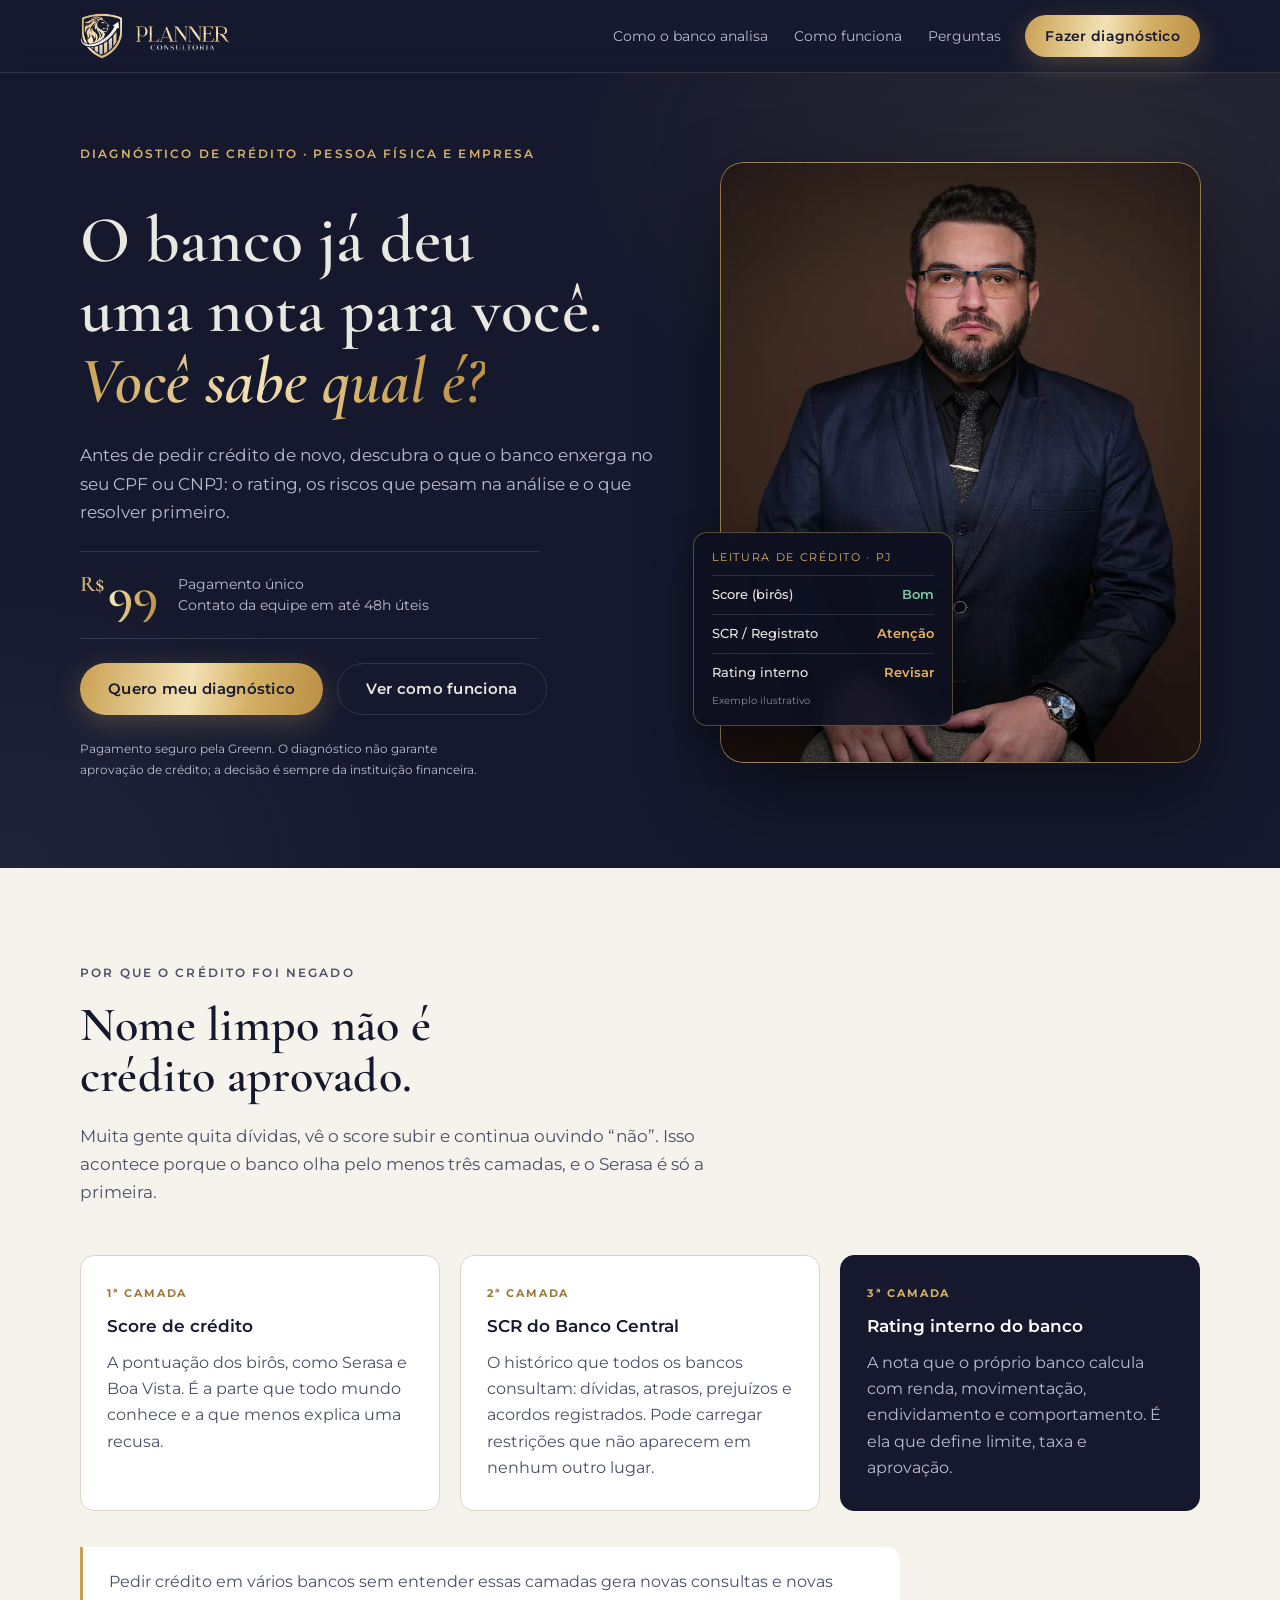
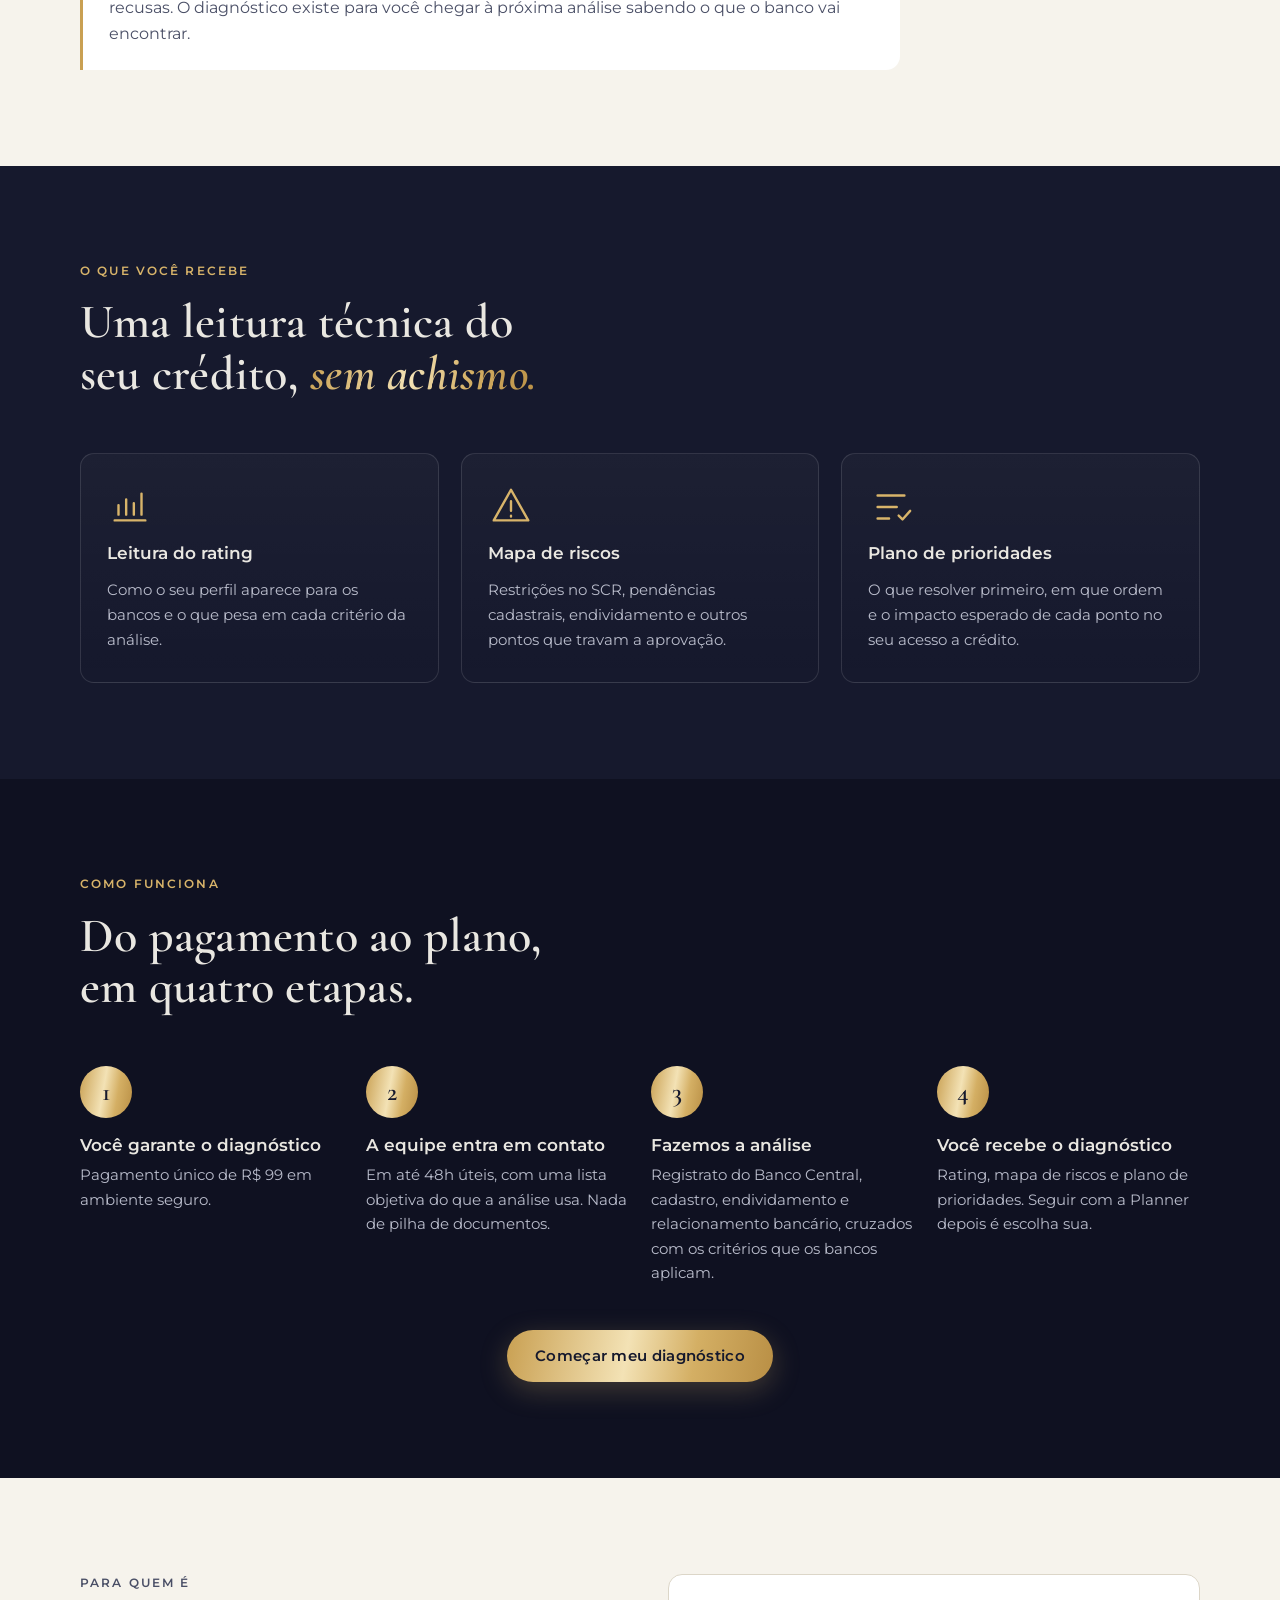
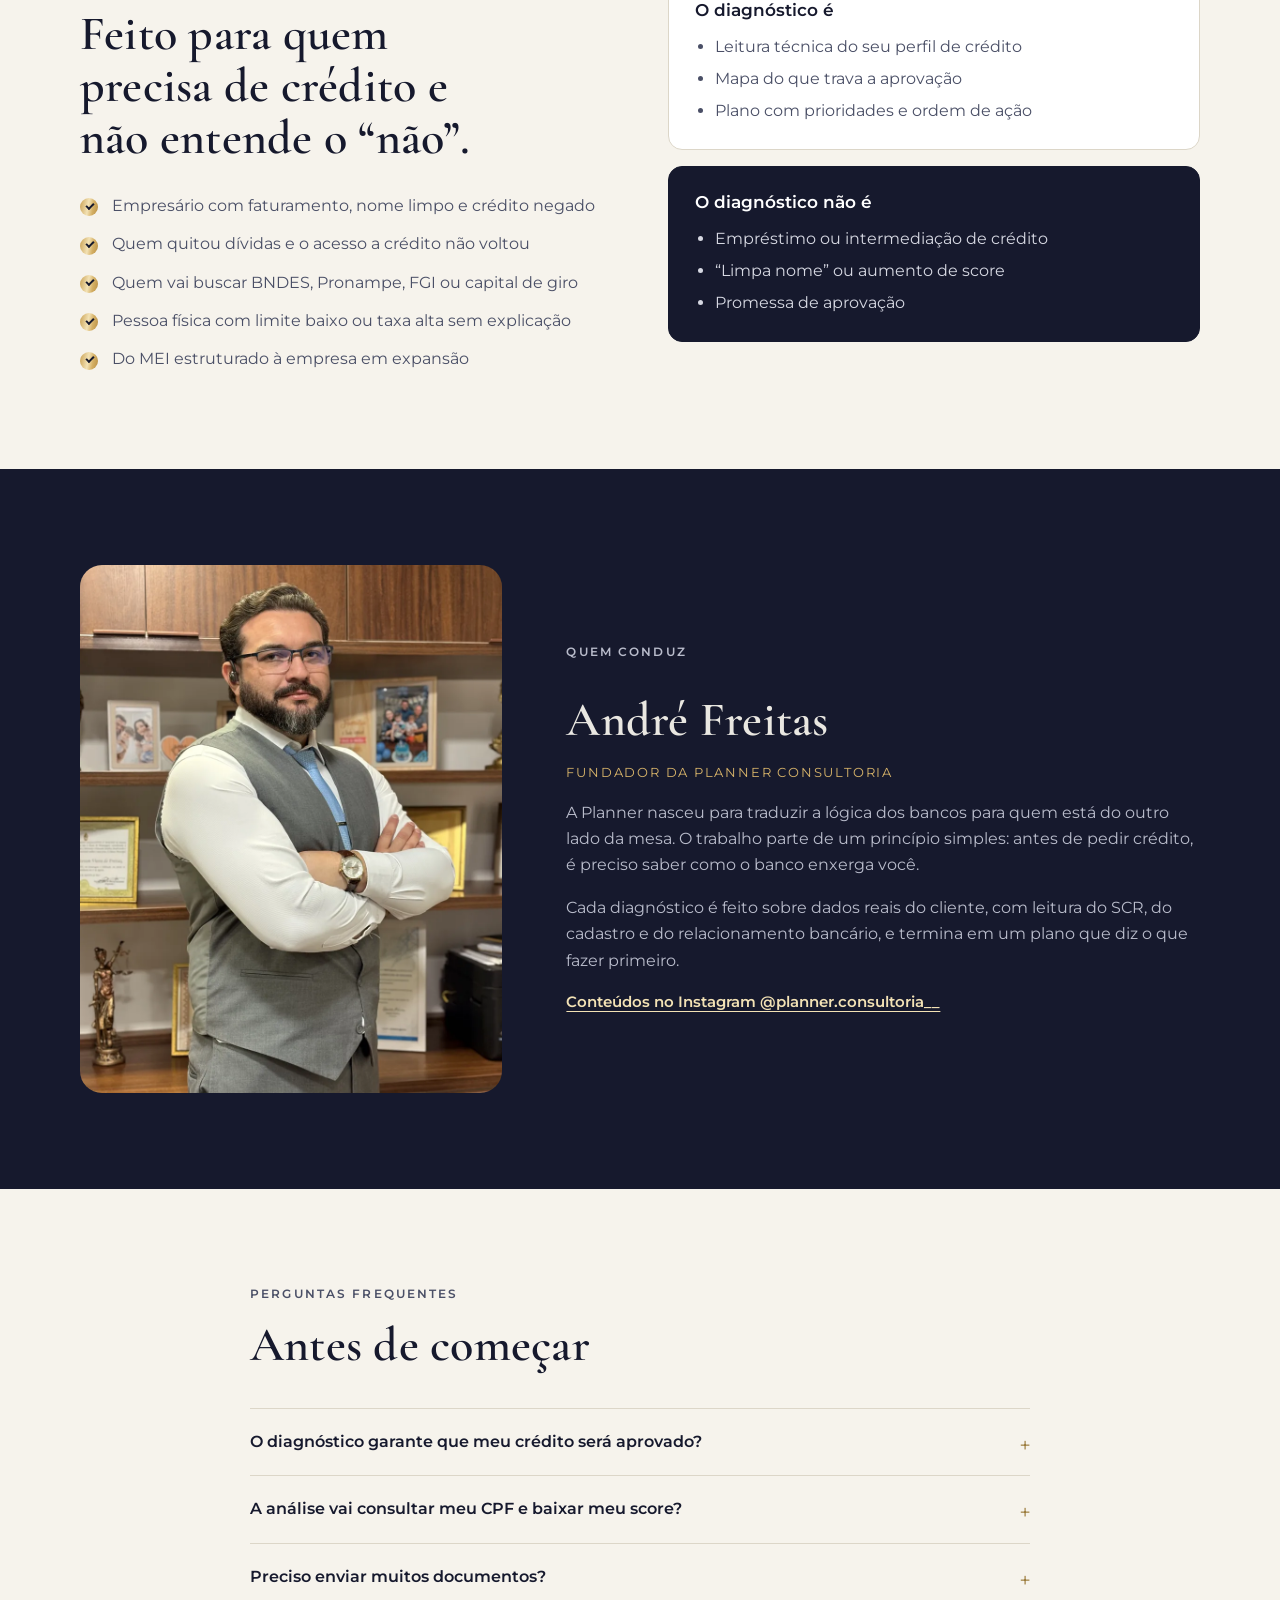
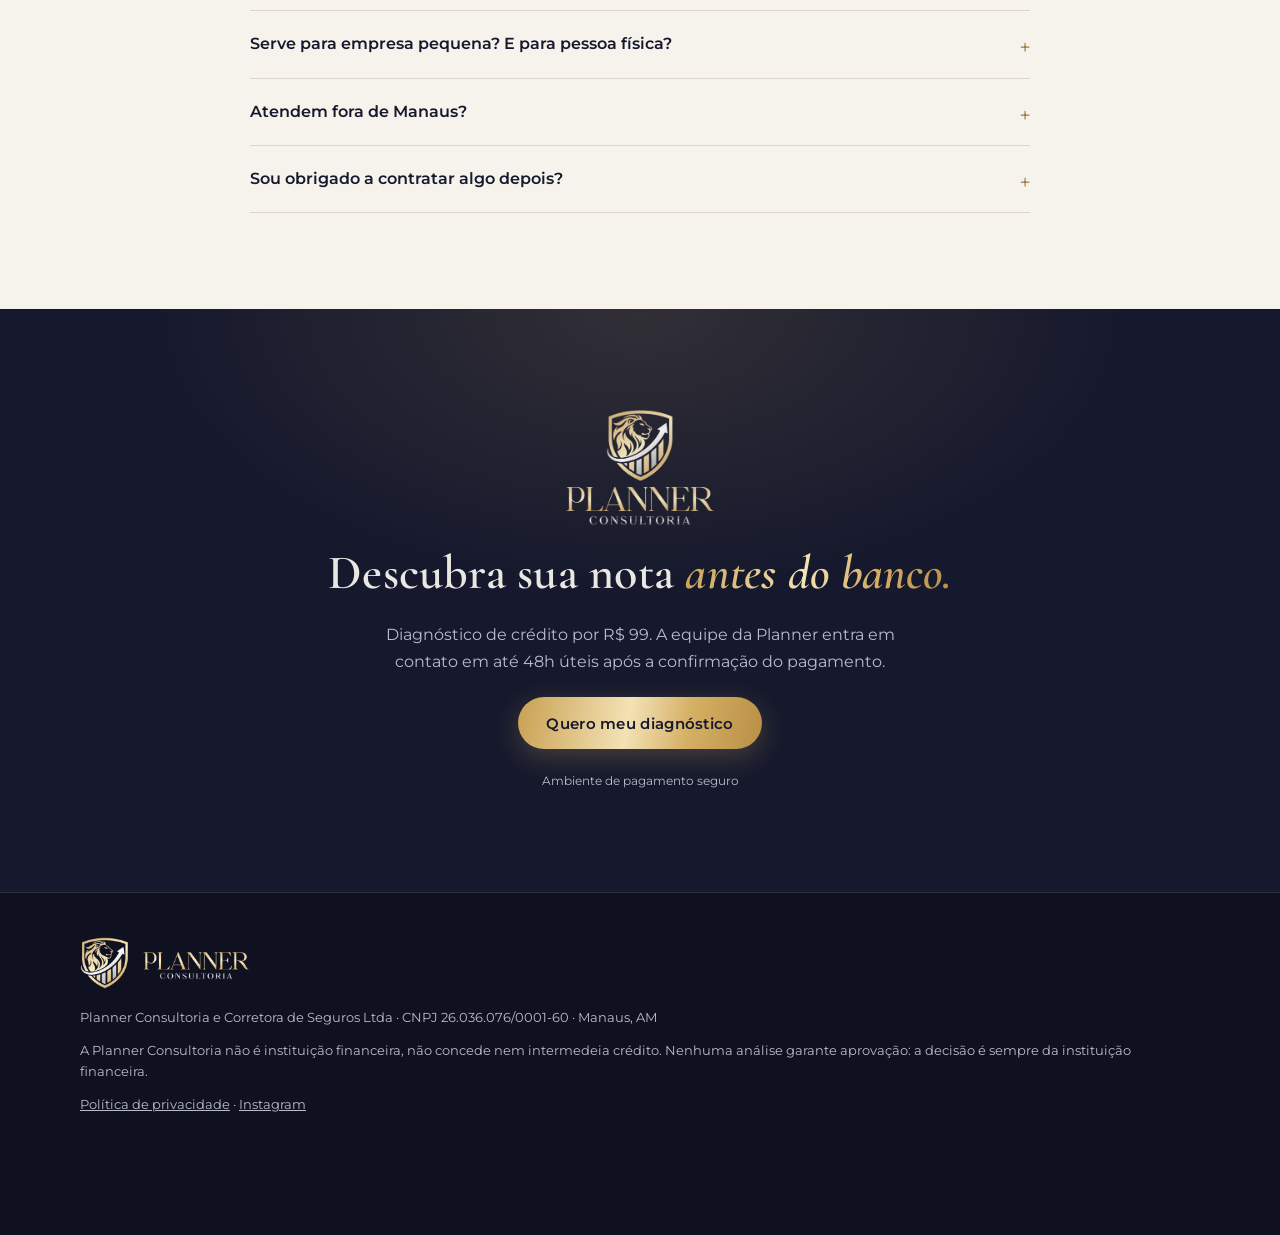
==== index.html @ 1955d6dd "Landing page do Diagnóstico de Crédito da Planner Co-Authored-By: Claude Opus 5.5 <noreply@anthropic" ====
<!doctype html>
<html lang="pt-BR">
<head>
<meta charset="utf-8">
<meta name="viewport" content="width=device-width, initial-scale=1, viewport-fit=cover">
<title>Planner Consultoria | Diagnóstico de crédito e rating bancário</title>
<meta name="description" content="Descubra como o banco enxerga você ou a sua empresa antes de pedir crédito. Diagnóstico com leitura do rating, mapa de riscos e plano de prioridades. R$ 99.">
<meta name="theme-color" content="#16192D">
<meta property="og:title" content="O banco já deu uma nota para você. Você sabe qual é?">
<meta property="og:description" content="Diagnóstico de crédito com leitura do rating, mapa de riscos e plano de prioridades. Pessoa física e empresa.">
<meta property="og:image" content="assets/img/andre-retrato.webp">
<meta property="og:type" content="website">
<meta property="og:locale" content="pt_BR">
<link rel="icon" href="assets/img/icone.png">
<link rel="preconnect" href="https://fonts.googleapis.com">
<link rel="preconnect" href="https://fonts.gstatic.com" crossorigin>
<link rel="stylesheet" href="https://fonts.googleapis.com/css2?family=Cormorant+Garamond:ital,wght@0,500;0,600;1,500;1,600&family=Montserrat:wght@400;500;600;700&display=swap">
<link rel="stylesheet" href="assets/css/style.css">

<!-- Meta Pixel: substitua SEU_PIXEL_ID pelo ID do pixel do portfólio Planner Consultoria e remova os comentários.
<script>
!function(f,b,e,v,n,t,s){if(f.fbq)return;n=f.fbq=function(){n.callMethod?n.callMethod.apply(n,arguments):n.queue.push(arguments)};if(!f._fbq)f._fbq=n;n.push=n;n.loaded=!0;n.version='2.0';n.queue=[];t=b.createElement(e);t.async=!0;t.src=v;s=b.getElementsByTagName(e)[0];s.parentNode.insertBefore(t,s)}(window,document,'script','https://connect.facebook.net/en_US/fbevents.js');
fbq('init','SEU_PIXEL_ID');fbq('track','PageView');
</script>
-->

<script type="application/ld+json">
{
  "@context": "https://schema.org",
  "@type": "ProfessionalService",
  "name": "Planner Consultoria",
  "legalName": "Planner Consultoria e Corretora de Seguros Ltda",
  "taxID": "26.036.076/0001-60",
  "description": "Diagnóstico de crédito, rating bancário e estruturação financeira para pessoas físicas e empresas.",
  "areaServed": "BR",
  "address": {"@type": "PostalAddress", "addressLocality": "Manaus", "addressRegion": "AM", "addressCountry": "BR"},
  "sameAs": ["https://www.instagram.com/planner.consultoria__/"],
  "offers": {"@type": "Offer", "name": "Diagnóstico de Crédito", "price": "99.00", "priceCurrency": "BRL"}
}
</script>
</head>
<body>

<header class="topbar">
  <div class="wrap topbar__inner">
    <a href="#inicio" class="topbar__logo" aria-label="Planner Consultoria, início">
      <img src="assets/img/logo-horizontal.png" alt="Planner Consultoria" width="520" height="160">
    </a>
    <nav class="topbar__nav" aria-label="Seções">
      <a href="#camadas">Como o banco analisa</a>
      <a href="#como-funciona">Como funciona</a>
      <a href="#perguntas">Perguntas</a>
    </nav>
    <a class="btn btn--gold btn--sm js-checkout" href="https://payfast.greenn.com.br/155834" data-cta="topo">Fazer diagnóstico</a>
  </div>
</header>

<main id="inicio">

  <!-- HERO -->
  <section class="hero">
    <div class="wrap hero__grid">
      <div class="hero__copy">
        <p class="eyebrow">Diagnóstico de crédito · Pessoa física e empresa</p>
        <h1>O banco já deu uma nota para você. <em>Você sabe qual é?</em></h1>
        <p class="hero__lead">Antes de pedir crédito de novo, descubra o que o banco enxerga no seu CPF ou CNPJ: o rating, os riscos que pesam na análise e o que resolver primeiro.</p>
        <div class="price">
          <div class="price__value"><span>R$</span>99</div>
          <div class="price__desc">Pagamento único<br>Contato da equipe em até 48h úteis</div>
        </div>
        <div class="hero__actions">
          <a class="btn btn--gold js-checkout" href="https://payfast.greenn.com.br/155834" data-cta="hero">Quero meu diagnóstico</a>
          <a class="btn btn--ghost" href="#como-funciona">Ver como funciona</a>
        </div>
        <p class="fine">Pagamento seguro pela Greenn. O diagnóstico não garante aprovação de crédito; a decisão é sempre da instituição financeira.</p>
      </div>
      <figure class="hero__photo">
        <img src="assets/img/andre-retrato.webp" alt="André Freitas, fundador da Planner Consultoria" width="900" height="1350" fetchpriority="high">
        <figcaption class="report-card" aria-hidden="true">
          <span class="report-card__label">Leitura de crédito · PJ</span>
          <span class="report-card__row"><b>Score (birôs)</b><i class="ok">Bom</i></span>
          <span class="report-card__row"><b>SCR / Registrato</b><i class="warn">Atenção</i></span>
          <span class="report-card__row"><b>Rating interno</b><i class="warn">Revisar</i></span>
          <span class="report-card__foot">Exemplo ilustrativo</span>
        </figcaption>
      </figure>
    </div>
  </section>

  <!-- PROBLEMA / CAMADAS -->
  <section id="camadas" class="section section--light">
    <div class="wrap">
      <p class="eyebrow eyebrow--dark">Por que o crédito foi negado</p>
      <h2>Nome limpo não é crédito aprovado.</h2>
      <p class="section__lead">Muita gente quita dívidas, vê o score subir e continua ouvindo “não”. Isso acontece porque o banco olha pelo menos três camadas, e o Serasa é só a primeira.</p>
      <ol class="layers">
        <li class="layer">
          <span class="layer__n">1ª camada</span>
          <h3>Score de crédito</h3>
          <p>A pontuação dos birôs, como Serasa e Boa Vista. É a parte que todo mundo conhece e a que menos explica uma recusa.</p>
        </li>
        <li class="layer">
          <span class="layer__n">2ª camada</span>
          <h3>SCR do Banco Central</h3>
          <p>O histórico que todos os bancos consultam: dívidas, atrasos, prejuízos e acordos registrados. Pode carregar restrições que não aparecem em nenhum outro lugar.</p>
        </li>
        <li class="layer">
          <span class="layer__n">3ª camada</span>
          <h3>Rating interno do banco</h3>
          <p>A nota que o próprio banco calcula com renda, movimentação, endividamento e comportamento. É ela que define limite, taxa e aprovação.</p>
        </li>
      </ol>
      <p class="callout">Pedir crédito em vários bancos sem entender essas camadas gera novas consultas e novas recusas. O diagnóstico existe para você chegar à próxima análise sabendo o que o banco vai encontrar.</p>
    </div>
  </section>

  <!-- ENTREGÁVEIS -->
  <section class="section">
    <div class="wrap">
      <p class="eyebrow">O que você recebe</p>
      <h2>Uma leitura técnica do seu crédito, <em>sem achismo.</em></h2>
      <div class="deliverables">
        <article class="deliv">
          <span class="deliv__icon" aria-hidden="true">
            <svg viewBox="0 0 48 48"><path d="M8 38h32M12 32V22m8 10V16m8 16V20m8 12V10" stroke="currentColor" stroke-width="2.5" fill="none" stroke-linecap="round"/></svg>
          </span>
          <h3>Leitura do rating</h3>
          <p>Como o seu perfil aparece para os bancos e o que pesa em cada critério da análise.</p>
        </article>
        <article class="deliv">
          <span class="deliv__icon" aria-hidden="true">
            <svg viewBox="0 0 48 48"><path d="M24 6 42 38H6L24 6Z" stroke="currentColor" stroke-width="2.5" fill="none" stroke-linejoin="round"/><path d="M24 18v10m0 5v1" stroke="currentColor" stroke-width="2.5" stroke-linecap="round"/></svg>
          </span>
          <h3>Mapa de riscos</h3>
          <p>Restrições no SCR, pendências cadastrais, endividamento e outros pontos que travam a aprovação.</p>
        </article>
        <article class="deliv">
          <span class="deliv__icon" aria-hidden="true">
            <svg viewBox="0 0 48 48"><path d="M10 12h28M10 24h20M10 36h12" stroke="currentColor" stroke-width="2.5" stroke-linecap="round"/><path d="m32 33 4 4 8-9" stroke="currentColor" stroke-width="2.5" fill="none" stroke-linecap="round" stroke-linejoin="round"/></svg>
          </span>
          <h3>Plano de prioridades</h3>
          <p>O que resolver primeiro, em que ordem e o impacto esperado de cada ponto no seu acesso a crédito.</p>
        </article>
      </div>
    </div>
  </section>

  <!-- COMO FUNCIONA -->
  <section id="como-funciona" class="section section--deep">
    <div class="wrap">
      <p class="eyebrow">Como funciona</p>
      <h2>Do pagamento ao plano, em quatro etapas.</h2>
      <ol class="steps">
        <li class="step">
          <span class="step__n">1</span>
          <div><h3>Você garante o diagnóstico</h3><p>Pagamento único de R$ 99 em ambiente seguro.</p></div>
        </li>
        <li class="step">
          <span class="step__n">2</span>
          <div><h3>A equipe entra em contato</h3><p>Em até 48h úteis, com uma lista objetiva do que a análise usa. Nada de pilha de documentos.</p></div>
        </li>
        <li class="step">
          <span class="step__n">3</span>
          <div><h3>Fazemos a análise</h3><p>Registrato do Banco Central, cadastro, endividamento e relacionamento bancário, cruzados com os critérios que os bancos aplicam.</p></div>
        </li>
        <li class="step">
          <span class="step__n">4</span>
          <div><h3>Você recebe o diagnóstico</h3><p>Rating, mapa de riscos e plano de prioridades. Seguir com a Planner depois é escolha sua.</p></div>
        </li>
      </ol>
      <div class="center">
        <a class="btn btn--gold js-checkout" href="https://payfast.greenn.com.br/155834" data-cta="etapas">Começar meu diagnóstico</a>
      </div>
    </div>
  </section>

  <!-- PARA QUEM -->
  <section class="section section--light">
    <div class="wrap two-col">
      <div>
        <p class="eyebrow eyebrow--dark">Para quem é</p>
        <h2>Feito para quem precisa de crédito e não entende o “não”.</h2>
        <ul class="checks">
          <li>Empresário com faturamento, nome limpo e crédito negado</li>
          <li>Quem quitou dívidas e o acesso a crédito não voltou</li>
          <li>Quem vai buscar BNDES, Pronampe, FGI ou capital de giro</li>
          <li>Pessoa física com limite baixo ou taxa alta sem explicação</li>
          <li>Do MEI estruturado à empresa em expansão</li>
        </ul>
      </div>
      <div class="isnot">
        <div class="isnot__col">
          <h3>O diagnóstico é</h3>
          <ul>
            <li>Leitura técnica do seu perfil de crédito</li>
            <li>Mapa do que trava a aprovação</li>
            <li>Plano com prioridades e ordem de ação</li>
          </ul>
        </div>
        <div class="isnot__col isnot__col--no">
          <h3>O diagnóstico não é</h3>
          <ul>
            <li>Empréstimo ou intermediação de crédito</li>
            <li>“Limpa nome” ou aumento de score</li>
            <li>Promessa de aprovação</li>
          </ul>
        </div>
      </div>
    </div>
  </section>

  <!-- QUEM CONDUZ -->
  <section class="section">
    <div class="wrap about">
      <figure class="about__photo">
        <img src="assets/img/andre-escritorio.webp" alt="André Freitas no escritório" width="900" height="1200" loading="lazy">
      </figure>
      <div class="about__copy">
        <p class="eyebrow">Quem conduz</p>
        <h2>André Freitas</h2>
        <p class="about__role">Fundador da Planner Consultoria</p>
        <p>A Planner nasceu para traduzir a lógica dos bancos para quem está do outro lado da mesa. O trabalho parte de um princípio simples: antes de pedir crédito, é preciso saber como o banco enxerga você.</p>
        <p>Cada diagnóstico é feito sobre dados reais do cliente, com leitura do SCR, do cadastro e do relacionamento bancário, e termina em um plano que diz o que fazer primeiro.</p>
        <a class="link-arrow" href="https://www.instagram.com/planner.consultoria__/" target="_blank" rel="noopener">Conteúdos no Instagram @planner.consultoria__</a>
      </div>
    </div>
  </section>

  <!-- FAQ -->
  <section id="perguntas" class="section section--light">
    <div class="wrap narrow">
      <p class="eyebrow eyebrow--dark">Perguntas frequentes</p>
      <h2>Antes de começar</h2>
      <div class="faq">
        <details>
          <summary>O diagnóstico garante que meu crédito será aprovado?</summary>
          <p>Não. A decisão de crédito é sempre da instituição financeira. O diagnóstico mostra o que o banco enxerga e o que você pode organizar para chegar mais preparado à próxima análise.</p>
        </details>
        <details>
          <summary>A análise vai consultar meu CPF e baixar meu score?</summary>
          <p>Não. A base da análise é o Registrato, relatório que você mesmo emite gratuitamente no site do Banco Central. Esse acesso não é uma consulta de crédito e não afeta o score.</p>
        </details>
        <details>
          <summary>Preciso enviar muitos documentos?</summary>
          <p>Não. Enviamos uma lista objetiva, só com o que a análise usa.</p>
        </details>
        <details>
          <summary>Serve para empresa pequena? E para pessoa física?</summary>
          <p>Sim para os dois. O diagnóstico é ajustado ao porte, do CPF ao MEI estruturado e à empresa em expansão.</p>
        </details>
        <details>
          <summary>Atendem fora de Manaus?</summary>
          <p>Sim. O atendimento é online e nacional.</p>
        </details>
        <details>
          <summary>Sou obrigado a contratar algo depois?</summary>
          <p>Não. O diagnóstico é seu. Seguir com a Planner para executar o plano é uma escolha sua.</p>
        </details>
      </div>
    </div>
  </section>

  <!-- CTA FINAL -->
  <section class="final">
    <div class="wrap final__inner">
      <img class="final__logo" src="assets/img/logo-principal.png" alt="" width="360" height="281" loading="lazy">
      <h2>Descubra sua nota <em>antes do banco.</em></h2>
      <p>Diagnóstico de crédito por R$ 99. A equipe da Planner entra em contato em até 48h úteis após a confirmação do pagamento.</p>
      <a class="btn btn--gold js-checkout" href="https://payfast.greenn.com.br/155834" data-cta="final">Quero meu diagnóstico</a>
      <p class="fine">Ambiente de pagamento seguro</p>
    </div>
  </section>

</main>

<footer class="footer">
  <div class="wrap footer__inner">
    <img src="assets/img/logo-horizontal.png" alt="Planner Consultoria" width="260" height="80" loading="lazy">
    <p>Planner Consultoria e Corretora de Seguros Ltda · CNPJ 26.036.076/0001-60 · Manaus, AM</p>
    <p>A Planner Consultoria não é instituição financeira, não concede nem intermedeia crédito. Nenhuma análise garante aprovação: a decisão é sempre da instituição financeira.</p>
    <p><a href="politica-de-privacidade.html">Política de privacidade</a> · <a href="https://www.instagram.com/planner.consultoria__/" target="_blank" rel="noopener">Instagram</a></p>
  </div>
</footer>

<div class="mobile-cta">
  <a class="btn btn--gold js-checkout" href="https://payfast.greenn.com.br/155834" data-cta="barra-mobile">Fazer diagnóstico · R$ 99</a>
</div>

<script src="assets/js/main.js" defer></script>
</body>
</html>
---- assets/css/style.css ----
/* Planner Consultoria — landing do diagnóstico
   Base azul-marinho da marca (#16192D), dourado e prata em gradiente como na identidade visual.
   Seções alternam marinho e marfim para leitura confortável. */
:root{
  --navy:#16192D;
  --navy-2:#1d2140;
  --navy-3:#0f1121;
  --ivory:#f6f3ec;
  --ink:#16192D;
  --ink-soft:#4a4f66;
  --line-dark:rgba(255,255,255,.12);
  --line-light:#dcd6c8;
  --text:#e9e7e1;
  --text-soft:#b9bccb;
  --gold:#d8b46a;
  --gold-grad:linear-gradient(100deg,#c9a052 0%,#f3e2b5 45%,#d4af64 70%,#b98f45 100%);
  --silver-grad:linear-gradient(100deg,#9c9ca1 0%,#f1f1f3 45%,#b4b4ba 100%);
  --ok:#7fc8a3;
  --warn:#e9b45e;
  --display:"Cormorant Garamond", "Times New Roman", Georgia, serif;
  --body:"Montserrat", "Segoe UI", system-ui, sans-serif;
  --radius:14px;
}
*{box-sizing:border-box}
html{scroll-behavior:smooth}
@media (prefers-reduced-motion:reduce){html{scroll-behavior:auto}}
body{margin:0;background:var(--navy);color:var(--text);font-family:var(--body);font-size:16px;line-height:1.65;-webkit-font-smoothing:antialiased}
img{max-width:100%;height:auto;display:block}
a{color:inherit}
h1,h2,h3{margin:0;text-wrap:balance}
h1,h2{font-family:var(--display);font-weight:600;letter-spacing:.005em;line-height:1.08}
h1{font-size:clamp(2.4rem,5.6vw,4.1rem)}
h2{font-size:clamp(2rem,4.2vw,3rem)}
h3{font-size:1.06rem;font-weight:600;line-height:1.35}
h1 em,h2 em{font-style:italic;background:var(--gold-grad);-webkit-background-clip:text;background-clip:text;color:transparent}
p{margin:0}

.wrap{width:100%;max-width:1160px;margin:0 auto;padding-left:max(20px,env(safe-area-inset-left,0px));padding-right:max(20px,env(safe-area-inset-right,0px))}
.narrow{max-width:820px}
.center{display:flex;justify-content:center;margin-top:44px}

.eyebrow{font-size:.74rem;font-weight:600;letter-spacing:.18em;text-transform:uppercase;color:var(--gold);margin-bottom:16px}
.eyebrow--dark{color:#9a7a3a}
.fine{font-size:.78rem;color:var(--text-soft);max-width:52ch}

/* Botões */
.btn{display:inline-flex;align-items:center;justify-content:center;gap:10px;min-height:52px;padding:0 28px;border-radius:999px;font-weight:600;font-size:.95rem;letter-spacing:.02em;text-decoration:none;transition:transform .15s ease, box-shadow .2s ease, background-color .2s}
.btn:focus-visible{outline:3px solid #f3e2b5;outline-offset:3px}
.btn--gold{background:var(--gold-grad);color:var(--navy);box-shadow:0 8px 28px rgba(216,180,106,.25)}
.btn--gold:hover{transform:translateY(-1px);box-shadow:0 12px 32px rgba(216,180,106,.35)}
.btn--ghost{border:1px solid var(--line-dark);color:var(--text)}
.btn--ghost:hover{border-color:var(--gold);color:#f3e2b5}
.btn--sm{min-height:42px;padding:0 20px;font-size:.85rem}

/* Topo */
.topbar{position:sticky;top:0;z-index:20;background:rgba(22,25,45,.92);backdrop-filter:saturate(140%) blur(10px);border-bottom:1px solid var(--line-dark)}
.topbar__inner{display:flex;align-items:center;gap:24px;min-height:72px}
.topbar__logo img{height:46px;width:auto}
.topbar__nav{display:flex;gap:26px;margin-left:auto;font-size:.86rem}
.topbar__nav a{text-decoration:none;color:var(--text-soft)}
.topbar__nav a:hover{color:#f3e2b5}

/* Hero */
.hero{position:relative;overflow:hidden;padding-block:72px 88px;background:
  radial-gradient(900px 500px at 85% 10%, rgba(216,180,106,.10), transparent 60%),
  radial-gradient(700px 500px at 0% 100%, rgba(120,130,180,.10), transparent 60%),
  var(--navy)}
.hero__grid{display:grid;grid-template-columns:1.1fr .9fr;gap:56px;align-items:center}
.hero__copy{display:flex;flex-direction:column;gap:24px;min-width:0}
.hero__lead{font-size:1.08rem;color:var(--text-soft);max-width:54ch}
.price{display:flex;align-items:center;gap:20px;padding:16px 0;border-top:1px solid var(--line-dark);border-bottom:1px solid var(--line-dark);max-width:460px}
.price__value{font-family:var(--display);font-size:3.4rem;font-weight:600;line-height:1;background:var(--gold-grad);-webkit-background-clip:text;background-clip:text;color:transparent}
.price__value span{font-size:1.4rem;margin-right:4px;vertical-align:.9em}
.price__desc{font-size:.85rem;color:var(--text-soft);line-height:1.5}
.hero__actions{display:flex;flex-wrap:wrap;gap:14px}
.hero__photo{position:relative;margin:0}
.hero__photo img{border-radius:22px;aspect-ratio:4/5;object-fit:cover;object-position:center 20%;width:100%;box-shadow:0 30px 80px rgba(0,0,0,.45)}
.hero__photo::before{content:"";position:absolute;inset:-1px;border-radius:23px;padding:1px;background:var(--gold-grad);-webkit-mask:linear-gradient(#000 0 0) content-box,linear-gradient(#000 0 0);-webkit-mask-composite:xor;mask-composite:exclude;pointer-events:none;opacity:.7}
.report-card{position:absolute;left:-28px;bottom:36px;width:min(260px,80%);background:rgba(15,17,33,.92);backdrop-filter:blur(8px);border:1px solid rgba(216,180,106,.35);border-radius:var(--radius);padding:16px 18px;display:flex;flex-direction:column;gap:9px;font-size:.8rem;box-shadow:0 18px 40px rgba(0,0,0,.4)}
.report-card__label{font-size:.66rem;letter-spacing:.16em;text-transform:uppercase;color:var(--gold)}
.report-card__row{display:flex;justify-content:space-between;gap:12px;border-top:1px solid var(--line-dark);padding-top:8px}
.report-card__row b{font-weight:500}
.report-card__row i{font-style:normal;font-weight:600}
.ok{color:var(--ok)} .warn{color:var(--warn)}
.report-card__foot{font-size:.62rem;color:var(--text-soft);opacity:.7}

/* Seções */
.section{padding-block:96px}
.section h2{max-width:22ch}
.section__lead{margin-top:20px;font-size:1.06rem;max-width:62ch}
.section--light{background:var(--ivory);color:var(--ink)}
.section--light .section__lead,.section--light p{color:var(--ink-soft)}
.section--light h2,.section--light h3{color:var(--ink)}
.section--light h2 em{background:none;color:#9a7a3a}
.section--deep{background:var(--navy-3)}

/* Camadas */
.layers{list-style:none;margin:48px 0 0;padding:0;display:grid;grid-template-columns:repeat(3,minmax(0,1fr));gap:20px;counter-reset:none}
.layer{background:#fff;border:1px solid var(--line-light);border-radius:var(--radius);padding:28px 26px;display:flex;flex-direction:column;gap:12px;position:relative}
.layer:nth-child(3){background:var(--navy);border-color:var(--navy)}
.layer:nth-child(3) h3{color:#fff}
.layer:nth-child(3) p{color:var(--text-soft)}
.layer:nth-child(3) .layer__n{color:var(--gold)}
.layer__n{font-size:.7rem;font-weight:700;letter-spacing:.16em;text-transform:uppercase;color:#9a7a3a}
.callout{margin-top:36px;padding:22px 26px;border-left:3px solid #c9a052;background:#fff;border-radius:0 var(--radius) var(--radius) 0;max-width:820px;font-size:1rem}

/* Entregáveis */
.deliverables{margin-top:52px;display:grid;grid-template-columns:repeat(3,minmax(0,1fr));gap:22px}
.deliv{border:1px solid var(--line-dark);border-radius:var(--radius);padding:30px 26px;display:flex;flex-direction:column;gap:12px;background:linear-gradient(180deg,rgba(255,255,255,.03),transparent)}
.deliv__icon{width:46px;height:46px;color:var(--gold)}
.deliv p{color:var(--text-soft);font-size:.95rem}

/* Etapas */
.steps{list-style:none;margin:52px 0 0;padding:0;display:grid;grid-template-columns:repeat(4,minmax(0,1fr));gap:22px;position:relative}
.step{display:flex;flex-direction:column;gap:16px}
.step__n{width:52px;height:52px;border-radius:50%;display:grid;place-items:center;font-family:var(--display);font-size:1.6rem;font-weight:600;color:var(--navy);background:var(--gold-grad)}
.step h3{margin-bottom:6px}
.step p{color:var(--text-soft);font-size:.93rem}

/* Para quem */
.two-col{display:grid;grid-template-columns:1fr 1fr;gap:56px;align-items:start}
.two-col>*{min-width:0}
.checks{list-style:none;margin:28px 0 0;padding:0;display:flex;flex-direction:column;gap:12px}
.checks li{position:relative;padding-left:32px;color:var(--ink-soft)}
.checks li::before{content:"";position:absolute;left:0;top:.35em;width:18px;height:18px;border-radius:50%;background:var(--gold-grad)}
.checks li::after{content:"";position:absolute;left:6px;top:.62em;width:6px;height:3px;border-left:2px solid var(--navy);border-bottom:2px solid var(--navy);transform:rotate(-45deg)}
.isnot{display:grid;grid-template-columns:1fr;gap:16px}
.isnot__col{background:#fff;border:1px solid var(--line-light);border-radius:var(--radius);padding:24px 26px}
.isnot__col--no{background:var(--navy);border-color:var(--navy)}
.isnot__col--no h3{color:#fff}
.isnot__col--no li{color:var(--text-soft)}
.isnot__col ul{margin:12px 0 0;padding-left:20px;display:flex;flex-direction:column;gap:6px}
.isnot__col li{color:var(--ink-soft)}
.isnot__col.isnot__col--no li{color:#d6d8e2}

/* Sobre */
.about{display:grid;grid-template-columns:.8fr 1.2fr;gap:64px;align-items:center}
.about__photo{margin:0}
.about__photo img{border-radius:22px;aspect-ratio:4/5;object-fit:cover;width:100%}
.about__copy{display:flex;flex-direction:column;gap:16px;min-width:0}
.about__copy p{color:var(--text-soft);max-width:58ch}
.about__role{font-size:.8rem !important;letter-spacing:.14em;text-transform:uppercase;color:var(--gold) !important}
.link-arrow{color:#f3e2b5;font-weight:600;font-size:.92rem;text-underline-offset:4px}

/* FAQ */
.faq{margin-top:36px;display:flex;flex-direction:column;border-top:1px solid var(--line-light)}
.faq details{border-bottom:1px solid var(--line-light);padding:20px 0}
.faq summary{cursor:pointer;font-weight:600;color:var(--ink);list-style:none;display:flex;justify-content:space-between;gap:16px}
.faq summary::-webkit-details-marker{display:none}
.faq summary::after{content:"+";font-family:var(--display);font-size:1.6rem;line-height:1;color:#9a7a3a}
.faq details[open] summary::after{content:"–"}
.faq details p{margin-top:12px;max-width:64ch}
.faq summary:focus-visible{outline:2px solid #9a7a3a;outline-offset:4px}

/* CTA final */
.final{padding-block:100px;background:radial-gradient(700px 400px at 50% 0%, rgba(216,180,106,.14), transparent 70%),var(--navy)}
.final__inner{display:flex;flex-direction:column;align-items:center;text-align:center;gap:22px}
.final__logo{width:150px;opacity:.95}
.final p{color:var(--text-soft);max-width:52ch}

/* Rodapé */
.footer{border-top:1px solid var(--line-dark);background:var(--navy-3);padding-block:44px 120px}
.footer__inner{display:flex;flex-direction:column;gap:12px;font-size:.8rem;color:var(--text-soft)}
.footer__inner img{width:170px;height:auto;margin-bottom:6px}

/* Barra fixa no celular */
.mobile-cta{display:none}

@media (max-width:960px){
  .topbar__nav{display:none}
  .topbar__inner .btn{margin-left:auto}
  .hero{padding-block:44px 64px}
  .hero__grid{grid-template-columns:1fr;gap:40px}
  .hero__photo{max-width:440px;width:100%;margin:0 auto}
  .report-card{left:12px;bottom:16px}
  .layers,.deliverables{grid-template-columns:1fr}
  .steps{grid-template-columns:1fr 1fr;gap:30px}
  .two-col,.about{grid-template-columns:1fr;gap:40px}
  .about__photo{max-width:420px}
  .section{padding-block:72px}
}
@media (max-width:600px){
  .topbar__logo img{height:36px}
  .topbar__inner .btn{display:none}
  .steps{grid-template-columns:1fr}
  .price__value{font-size:2.8rem}
  .hero__actions .btn{width:100%}
  .mobile-cta{display:block;position:fixed;left:0;right:0;bottom:0;z-index:30;padding:12px max(16px,env(safe-area-inset-right,0px)) calc(12px + env(safe-area-inset-bottom,0px)) max(16px,env(safe-area-inset-left,0px));background:rgba(15,17,33,.94);backdrop-filter:blur(8px);border-top:1px solid var(--line-dark);transform:translateY(110%);transition:transform .25s ease}
  .mobile-cta.is-visible{transform:none}
  .mobile-cta .btn{width:100%}
}
@media (prefers-reduced-motion:reduce){.btn,.mobile-cta{transition:none}}
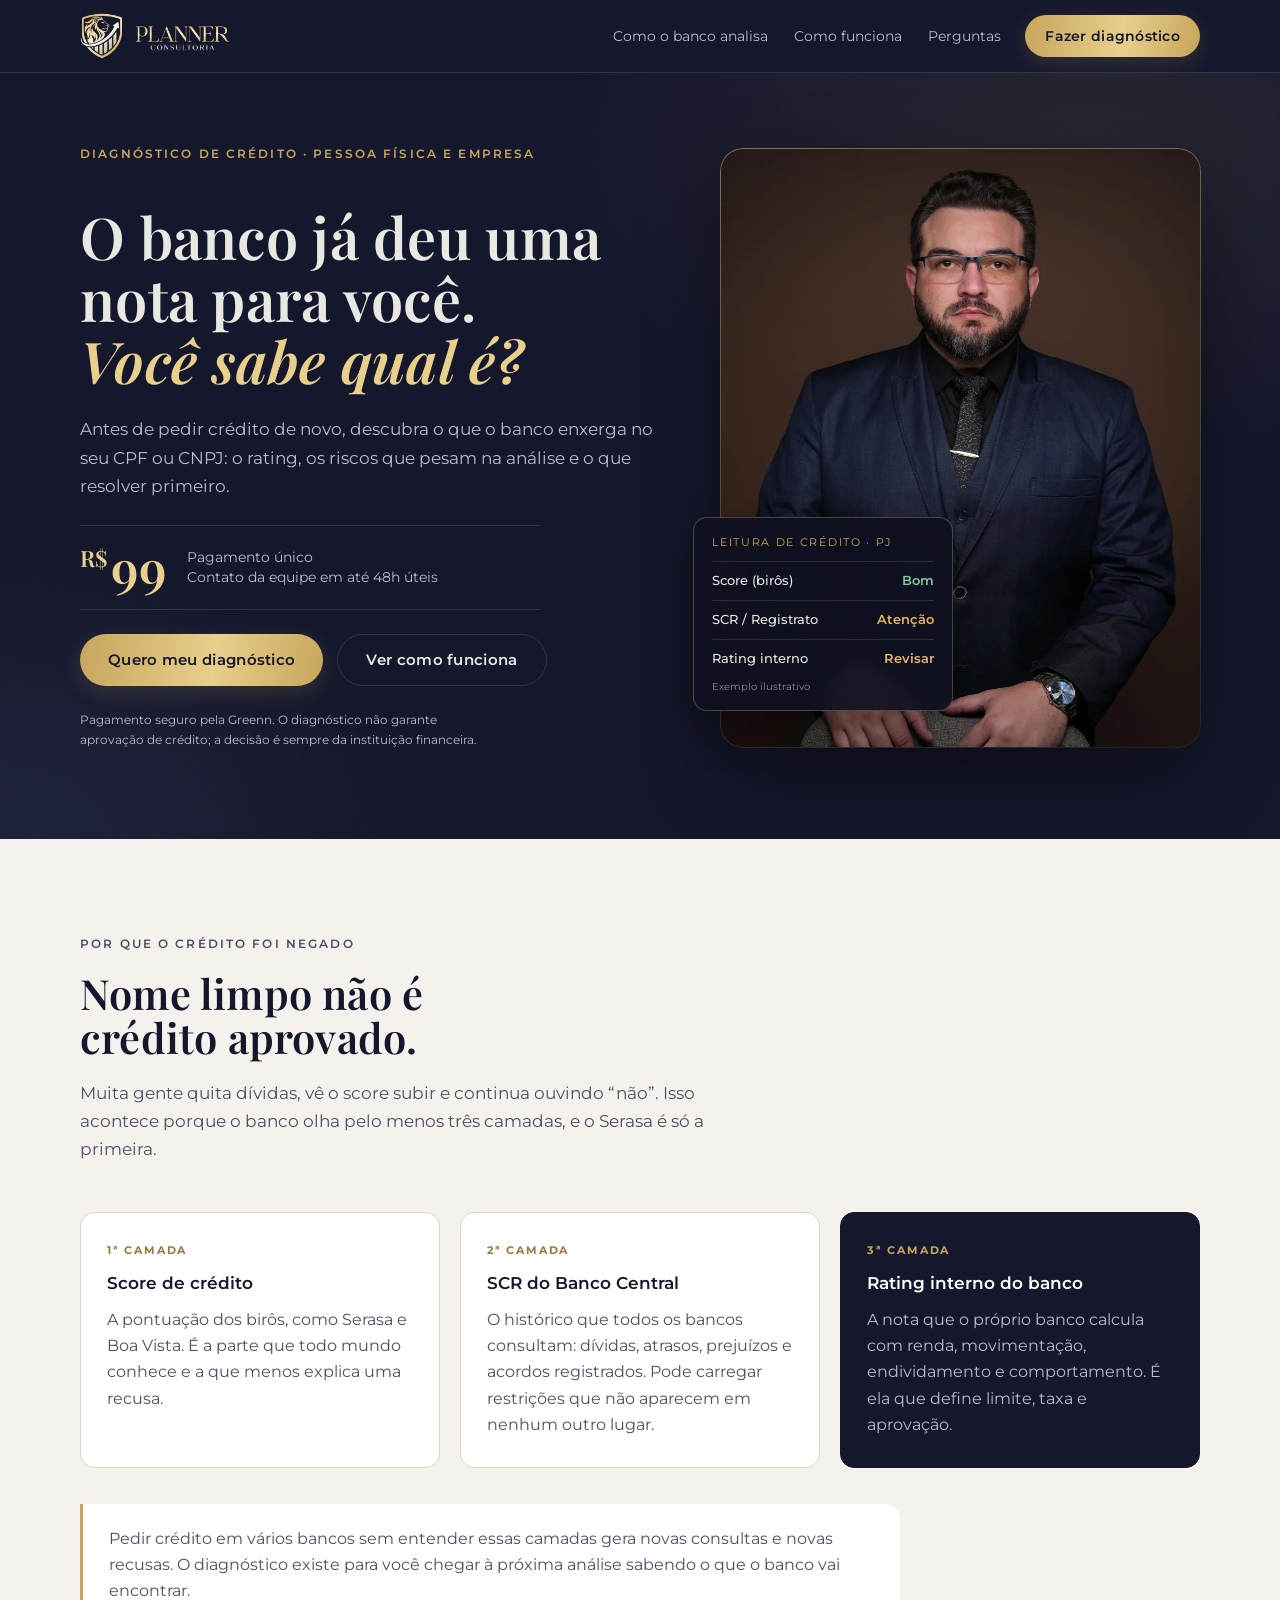
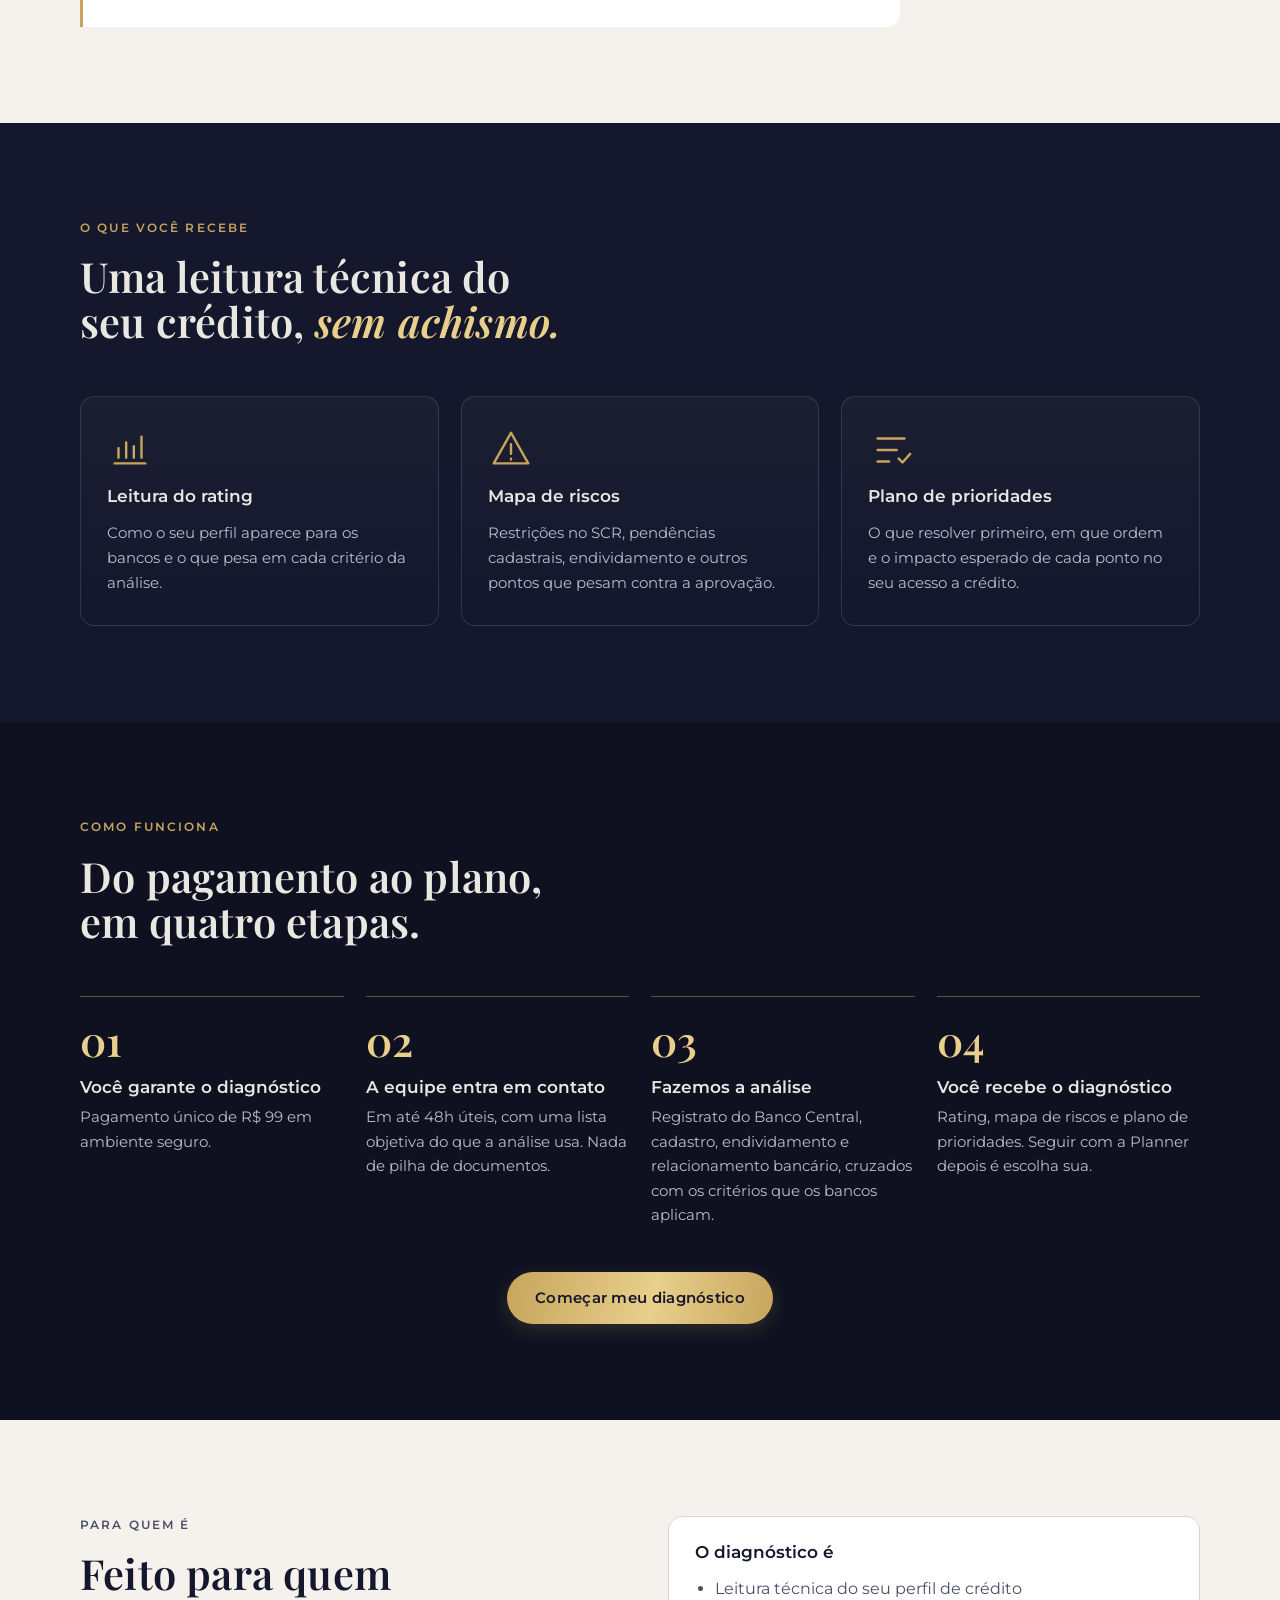
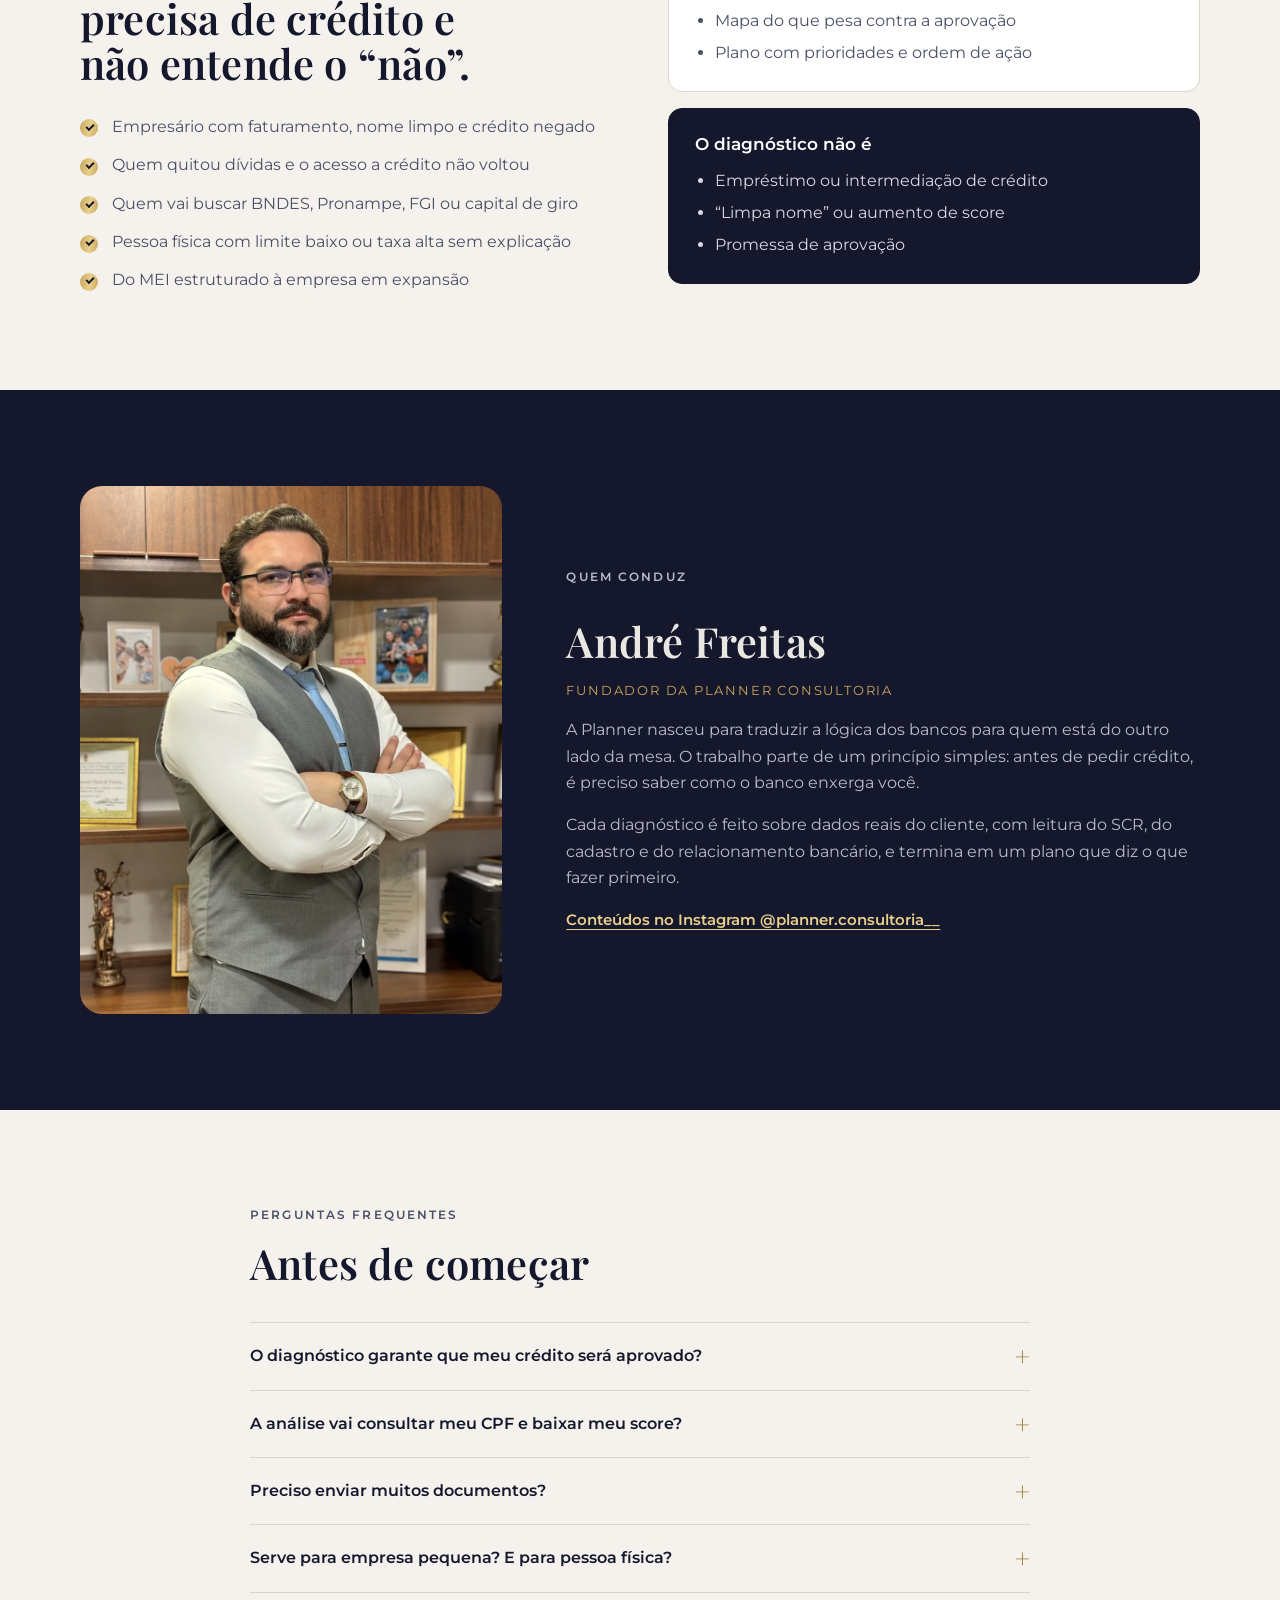
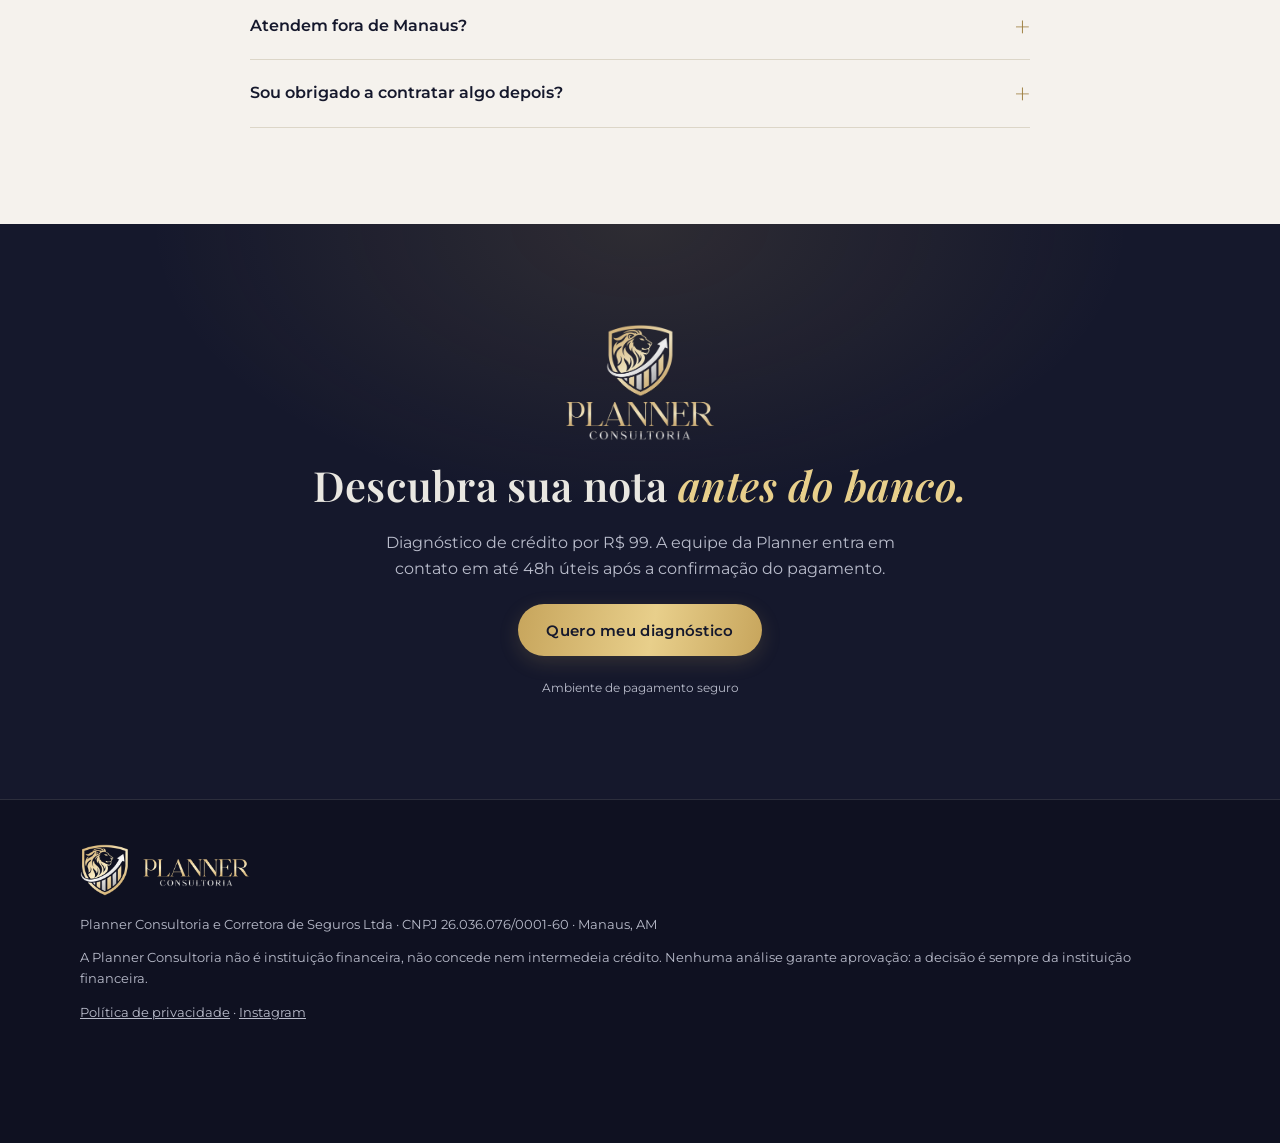
==== commit 6dfab453: "Ajusta a página ao Brand OS da Planner: paleta, Playfair Display, etapas numeradas e vocabulário Co-" ====
--- a/index.html
+++ b/index.html
@@ -5,7 +5,7 @@
 <meta name="viewport" content="width=device-width, initial-scale=1, viewport-fit=cover">
 <title>Planner Consultoria | Diagnóstico de crédito e rating bancário</title>
 <meta name="description" content="Descubra como o banco enxerga você ou a sua empresa antes de pedir crédito. Diagnóstico com leitura do rating, mapa de riscos e plano de prioridades. R$ 99.">
-<meta name="theme-color" content="#16192D">
+<meta name="theme-color" content="#15182C">
 <meta property="og:title" content="O banco já deu uma nota para você. Você sabe qual é?">
 <meta property="og:description" content="Diagnóstico de crédito com leitura do rating, mapa de riscos e plano de prioridades. Pessoa física e empresa.">
 <meta property="og:image" content="assets/img/andre-retrato.webp">
@@ -14,7 +14,7 @@
 <link rel="icon" href="assets/img/icone.png">
 <link rel="preconnect" href="https://fonts.googleapis.com">
 <link rel="preconnect" href="https://fonts.gstatic.com" crossorigin>
-<link rel="stylesheet" href="https://fonts.googleapis.com/css2?family=Cormorant+Garamond:ital,wght@0,500;0,600;1,500;1,600&family=Montserrat:wght@400;500;600;700&display=swap">
+<link rel="stylesheet" href="https://fonts.googleapis.com/css2?family=Playfair+Display:ital,wght@0,600;0,700;1,600&family=Montserrat:wght@400;500;600;700&display=swap">
 <link rel="stylesheet" href="assets/css/style.css">
 
 <!-- Meta Pixel: substitua SEU_PIXEL_ID pelo ID do pixel do portfólio Planner Consultoria e remova os comentários.
@@ -132,7 +132,7 @@
             <svg viewBox="0 0 48 48"><path d="M24 6 42 38H6L24 6Z" stroke="currentColor" stroke-width="2.5" fill="none" stroke-linejoin="round"/><path d="M24 18v10m0 5v1" stroke="currentColor" stroke-width="2.5" stroke-linecap="round"/></svg>
           </span>
           <h3>Mapa de riscos</h3>
-          <p>Restrições no SCR, pendências cadastrais, endividamento e outros pontos que travam a aprovação.</p>
+          <p>Restrições no SCR, pendências cadastrais, endividamento e outros pontos que pesam contra a aprovação.</p>
         </article>
         <article class="deliv">
           <span class="deliv__icon" aria-hidden="true">
@@ -152,19 +152,19 @@
       <h2>Do pagamento ao plano, em quatro etapas.</h2>
       <ol class="steps">
         <li class="step">
-          <span class="step__n">1</span>
+          <span class="step__n">01</span>
           <div><h3>Você garante o diagnóstico</h3><p>Pagamento único de R$ 99 em ambiente seguro.</p></div>
         </li>
         <li class="step">
-          <span class="step__n">2</span>
+          <span class="step__n">02</span>
           <div><h3>A equipe entra em contato</h3><p>Em até 48h úteis, com uma lista objetiva do que a análise usa. Nada de pilha de documentos.</p></div>
         </li>
         <li class="step">
-          <span class="step__n">3</span>
+          <span class="step__n">03</span>
           <div><h3>Fazemos a análise</h3><p>Registrato do Banco Central, cadastro, endividamento e relacionamento bancário, cruzados com os critérios que os bancos aplicam.</p></div>
         </li>
         <li class="step">
-          <span class="step__n">4</span>
+          <span class="step__n">04</span>
           <div><h3>Você recebe o diagnóstico</h3><p>Rating, mapa de riscos e plano de prioridades. Seguir com a Planner depois é escolha sua.</p></div>
         </li>
       </ol>
@@ -193,7 +193,7 @@
           <h3>O diagnóstico é</h3>
           <ul>
             <li>Leitura técnica do seu perfil de crédito</li>
-            <li>Mapa do que trava a aprovação</li>
+            <li>Mapa do que pesa contra a aprovação</li>
             <li>Plano com prioridades e ordem de ação</li>
           </ul>
         </div>
--- a/assets/css/style.css
+++ b/assets/css/style.css
@@ -2,22 +2,23 @@
    Base azul-marinho da marca (#16192D), dourado e prata em gradiente como na identidade visual.
    Seções alternam marinho e marfim para leitura confortável. */
 :root{
-  --navy:#16192D;
-  --navy-2:#1d2140;
+  --navy:#15182C;
+  --navy-2:#1C223A;
   --navy-3:#0f1121;
-  --ivory:#f6f3ec;
-  --ink:#16192D;
+  --ivory:#F5F2ED;
+  --ink:#15182C;
   --ink-soft:#4a4f66;
   --line-dark:rgba(255,255,255,.12);
   --line-light:#dcd6c8;
   --text:#e9e7e1;
   --text-soft:#b9bccb;
-  --gold:#d8b46a;
-  --gold-grad:linear-gradient(100deg,#c9a052 0%,#f3e2b5 45%,#d4af64 70%,#b98f45 100%);
+  --gold:#C7A55C;
+  --gold-light:#E8CF8B;
+  --gold-grad:linear-gradient(100deg,#C7A55C 0%,#E8CF8B 55%,#C7A55C 100%);
   --silver-grad:linear-gradient(100deg,#9c9ca1 0%,#f1f1f3 45%,#b4b4ba 100%);
   --ok:#7fc8a3;
   --warn:#e9b45e;
-  --display:"Cormorant Garamond", "Times New Roman", Georgia, serif;
+  --display:"Playfair Display", Georgia, "Times New Roman", serif;
   --body:"Montserrat", "Segoe UI", system-ui, sans-serif;
   --radius:14px;
 }
@@ -29,10 +30,10 @@
 a{color:inherit}
 h1,h2,h3{margin:0;text-wrap:balance}
 h1,h2{font-family:var(--display);font-weight:600;letter-spacing:.005em;line-height:1.08}
-h1{font-size:clamp(2.4rem,5.6vw,4.1rem)}
-h2{font-size:clamp(2rem,4.2vw,3rem)}
+h1{font-size:clamp(2.2rem,5vw,3.6rem)}
+h2{font-size:clamp(1.8rem,3.6vw,2.6rem)}
 h3{font-size:1.06rem;font-weight:600;line-height:1.35}
-h1 em,h2 em{font-style:italic;background:var(--gold-grad);-webkit-background-clip:text;background-clip:text;color:transparent}
+h1 em,h2 em{font-style:italic;color:var(--gold-light)}
 p{margin:0}
 
 .wrap{width:100%;max-width:1160px;margin:0 auto;padding-left:max(20px,env(safe-area-inset-left,0px));padding-right:max(20px,env(safe-area-inset-right,0px))}
@@ -45,11 +46,11 @@
 
 /* Botões */
 .btn{display:inline-flex;align-items:center;justify-content:center;gap:10px;min-height:52px;padding:0 28px;border-radius:999px;font-weight:600;font-size:.95rem;letter-spacing:.02em;text-decoration:none;transition:transform .15s ease, box-shadow .2s ease, background-color .2s}
-.btn:focus-visible{outline:3px solid #f3e2b5;outline-offset:3px}
-.btn--gold{background:var(--gold-grad);color:var(--navy);box-shadow:0 8px 28px rgba(216,180,106,.25)}
-.btn--gold:hover{transform:translateY(-1px);box-shadow:0 12px 32px rgba(216,180,106,.35)}
+.btn:focus-visible{outline:3px solid #E8CF8B;outline-offset:3px}
+.btn--gold{background:var(--gold-grad);color:var(--navy);box-shadow:0 6px 20px rgba(199,165,92,.18)}
+.btn--gold:hover{transform:translateY(-1px);box-shadow:0 10px 26px rgba(199,165,92,.28)}
 .btn--ghost{border:1px solid var(--line-dark);color:var(--text)}
-.btn--ghost:hover{border-color:var(--gold);color:#f3e2b5}
+.btn--ghost:hover{border-color:var(--gold);color:#E8CF8B}
 .btn--sm{min-height:42px;padding:0 20px;font-size:.85rem}
 
 /* Topo */
@@ -58,25 +59,25 @@
 .topbar__logo img{height:46px;width:auto}
 .topbar__nav{display:flex;gap:26px;margin-left:auto;font-size:.86rem}
 .topbar__nav a{text-decoration:none;color:var(--text-soft)}
-.topbar__nav a:hover{color:#f3e2b5}
+.topbar__nav a:hover{color:#E8CF8B}
 
 /* Hero */
 .hero{position:relative;overflow:hidden;padding-block:72px 88px;background:
-  radial-gradient(900px 500px at 85% 10%, rgba(216,180,106,.10), transparent 60%),
+  radial-gradient(900px 500px at 85% 10%, rgba(199,165,92,.10), transparent 60%),
   radial-gradient(700px 500px at 0% 100%, rgba(120,130,180,.10), transparent 60%),
   var(--navy)}
 .hero__grid{display:grid;grid-template-columns:1.1fr .9fr;gap:56px;align-items:center}
 .hero__copy{display:flex;flex-direction:column;gap:24px;min-width:0}
 .hero__lead{font-size:1.08rem;color:var(--text-soft);max-width:54ch}
 .price{display:flex;align-items:center;gap:20px;padding:16px 0;border-top:1px solid var(--line-dark);border-bottom:1px solid var(--line-dark);max-width:460px}
-.price__value{font-family:var(--display);font-size:3.4rem;font-weight:600;line-height:1;background:var(--gold-grad);-webkit-background-clip:text;background-clip:text;color:transparent}
+.price__value{font-family:var(--display);font-size:3.2rem;font-weight:600;line-height:1;color:var(--gold-light)}
 .price__value span{font-size:1.4rem;margin-right:4px;vertical-align:.9em}
 .price__desc{font-size:.85rem;color:var(--text-soft);line-height:1.5}
 .hero__actions{display:flex;flex-wrap:wrap;gap:14px}
 .hero__photo{position:relative;margin:0}
 .hero__photo img{border-radius:22px;aspect-ratio:4/5;object-fit:cover;object-position:center 20%;width:100%;box-shadow:0 30px 80px rgba(0,0,0,.45)}
-.hero__photo::before{content:"";position:absolute;inset:-1px;border-radius:23px;padding:1px;background:var(--gold-grad);-webkit-mask:linear-gradient(#000 0 0) content-box,linear-gradient(#000 0 0);-webkit-mask-composite:xor;mask-composite:exclude;pointer-events:none;opacity:.7}
-.report-card{position:absolute;left:-28px;bottom:36px;width:min(260px,80%);background:rgba(15,17,33,.92);backdrop-filter:blur(8px);border:1px solid rgba(216,180,106,.35);border-radius:var(--radius);padding:16px 18px;display:flex;flex-direction:column;gap:9px;font-size:.8rem;box-shadow:0 18px 40px rgba(0,0,0,.4)}
+.hero__photo::before{content:"";position:absolute;inset:-1px;border-radius:23px;padding:1px;background:linear-gradient(160deg,rgba(232,207,139,.7),rgba(199,165,92,.15));-webkit-mask:linear-gradient(#000 0 0) content-box,linear-gradient(#000 0 0);-webkit-mask-composite:xor;mask-composite:exclude;pointer-events:none;opacity:.7}
+.report-card{position:absolute;left:-28px;bottom:36px;width:min(260px,80%);background:rgba(15,17,33,.92);backdrop-filter:blur(8px);border:1px solid rgba(199,165,92,.35);border-radius:var(--radius);padding:16px 18px;display:flex;flex-direction:column;gap:9px;font-size:.8rem;box-shadow:0 18px 40px rgba(0,0,0,.4)}
 .report-card__label{font-size:.66rem;letter-spacing:.16em;text-transform:uppercase;color:var(--gold)}
 .report-card__row{display:flex;justify-content:space-between;gap:12px;border-top:1px solid var(--line-dark);padding-top:8px}
 .report-card__row b{font-weight:500}
@@ -102,7 +103,7 @@
 .layer:nth-child(3) p{color:var(--text-soft)}
 .layer:nth-child(3) .layer__n{color:var(--gold)}
 .layer__n{font-size:.7rem;font-weight:700;letter-spacing:.16em;text-transform:uppercase;color:#9a7a3a}
-.callout{margin-top:36px;padding:22px 26px;border-left:3px solid #c9a052;background:#fff;border-radius:0 var(--radius) var(--radius) 0;max-width:820px;font-size:1rem}
+.callout{margin-top:36px;padding:22px 26px;border-left:3px solid #C7A55C;background:#fff;border-radius:0 var(--radius) var(--radius) 0;max-width:820px;font-size:1rem}
 
 /* Entregáveis */
 .deliverables{margin-top:52px;display:grid;grid-template-columns:repeat(3,minmax(0,1fr));gap:22px}
@@ -113,7 +114,8 @@
 /* Etapas */
 .steps{list-style:none;margin:52px 0 0;padding:0;display:grid;grid-template-columns:repeat(4,minmax(0,1fr));gap:22px;position:relative}
 .step{display:flex;flex-direction:column;gap:16px}
-.step__n{width:52px;height:52px;border-radius:50%;display:grid;place-items:center;font-family:var(--display);font-size:1.6rem;font-weight:600;color:var(--navy);background:var(--gold-grad)}
+.step{border-top:1px solid rgba(199,165,92,.45);padding-top:22px}
+.step__n{font-family:var(--display);font-size:2.6rem;font-weight:600;line-height:1;color:var(--gold-light)}
 .step h3{margin-bottom:6px}
 .step p{color:var(--text-soft);font-size:.93rem}
 
@@ -140,7 +142,7 @@
 .about__copy{display:flex;flex-direction:column;gap:16px;min-width:0}
 .about__copy p{color:var(--text-soft);max-width:58ch}
 .about__role{font-size:.8rem !important;letter-spacing:.14em;text-transform:uppercase;color:var(--gold) !important}
-.link-arrow{color:#f3e2b5;font-weight:600;font-size:.92rem;text-underline-offset:4px}
+.link-arrow{color:#E8CF8B;font-weight:600;font-size:.92rem;text-underline-offset:4px}
 
 /* FAQ */
 .faq{margin-top:36px;display:flex;flex-direction:column;border-top:1px solid var(--line-light)}
@@ -153,7 +155,7 @@
 .faq summary:focus-visible{outline:2px solid #9a7a3a;outline-offset:4px}
 
 /* CTA final */
-.final{padding-block:100px;background:radial-gradient(700px 400px at 50% 0%, rgba(216,180,106,.14), transparent 70%),var(--navy)}
+.final{padding-block:100px;background:radial-gradient(700px 400px at 50% 0%, rgba(199,165,92,.14), transparent 70%),var(--navy)}
 .final__inner{display:flex;flex-direction:column;align-items:center;text-align:center;gap:22px}
 .final__logo{width:150px;opacity:.95}
 .final p{color:var(--text-soft);max-width:52ch}
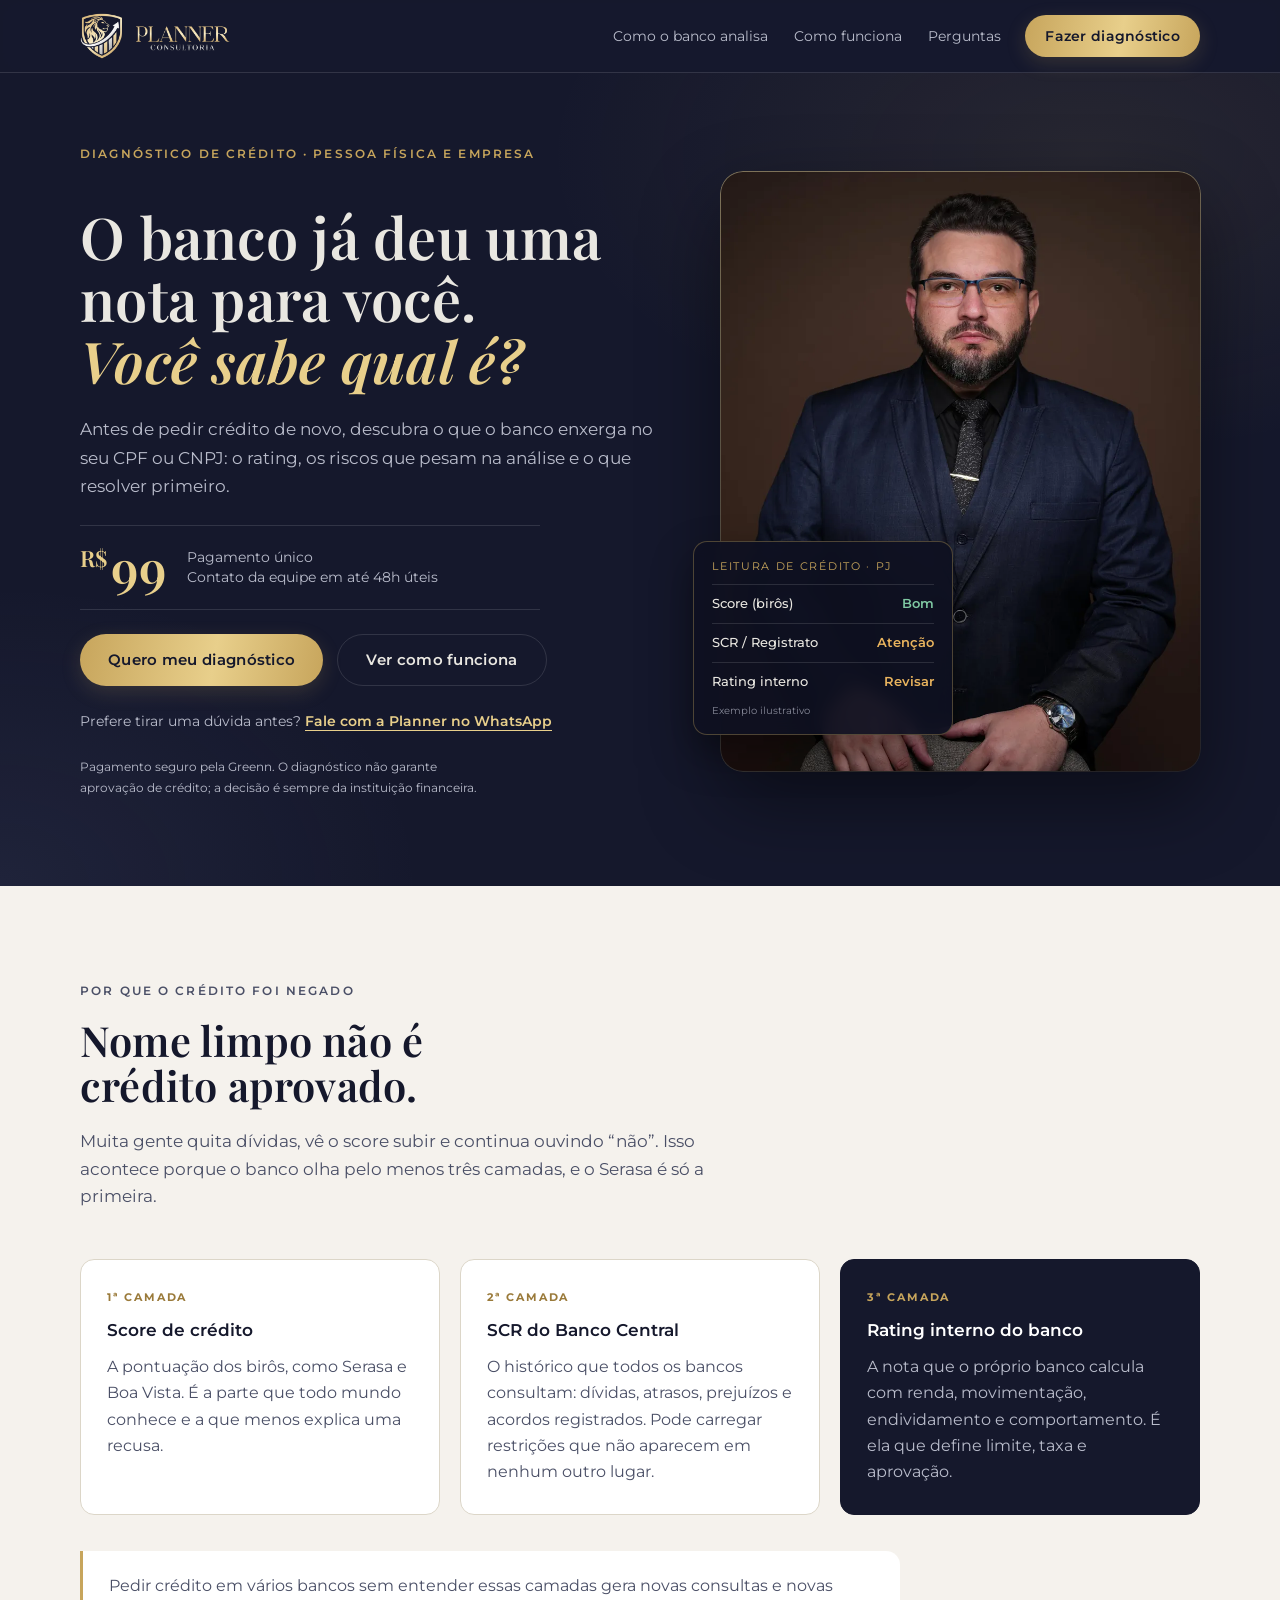
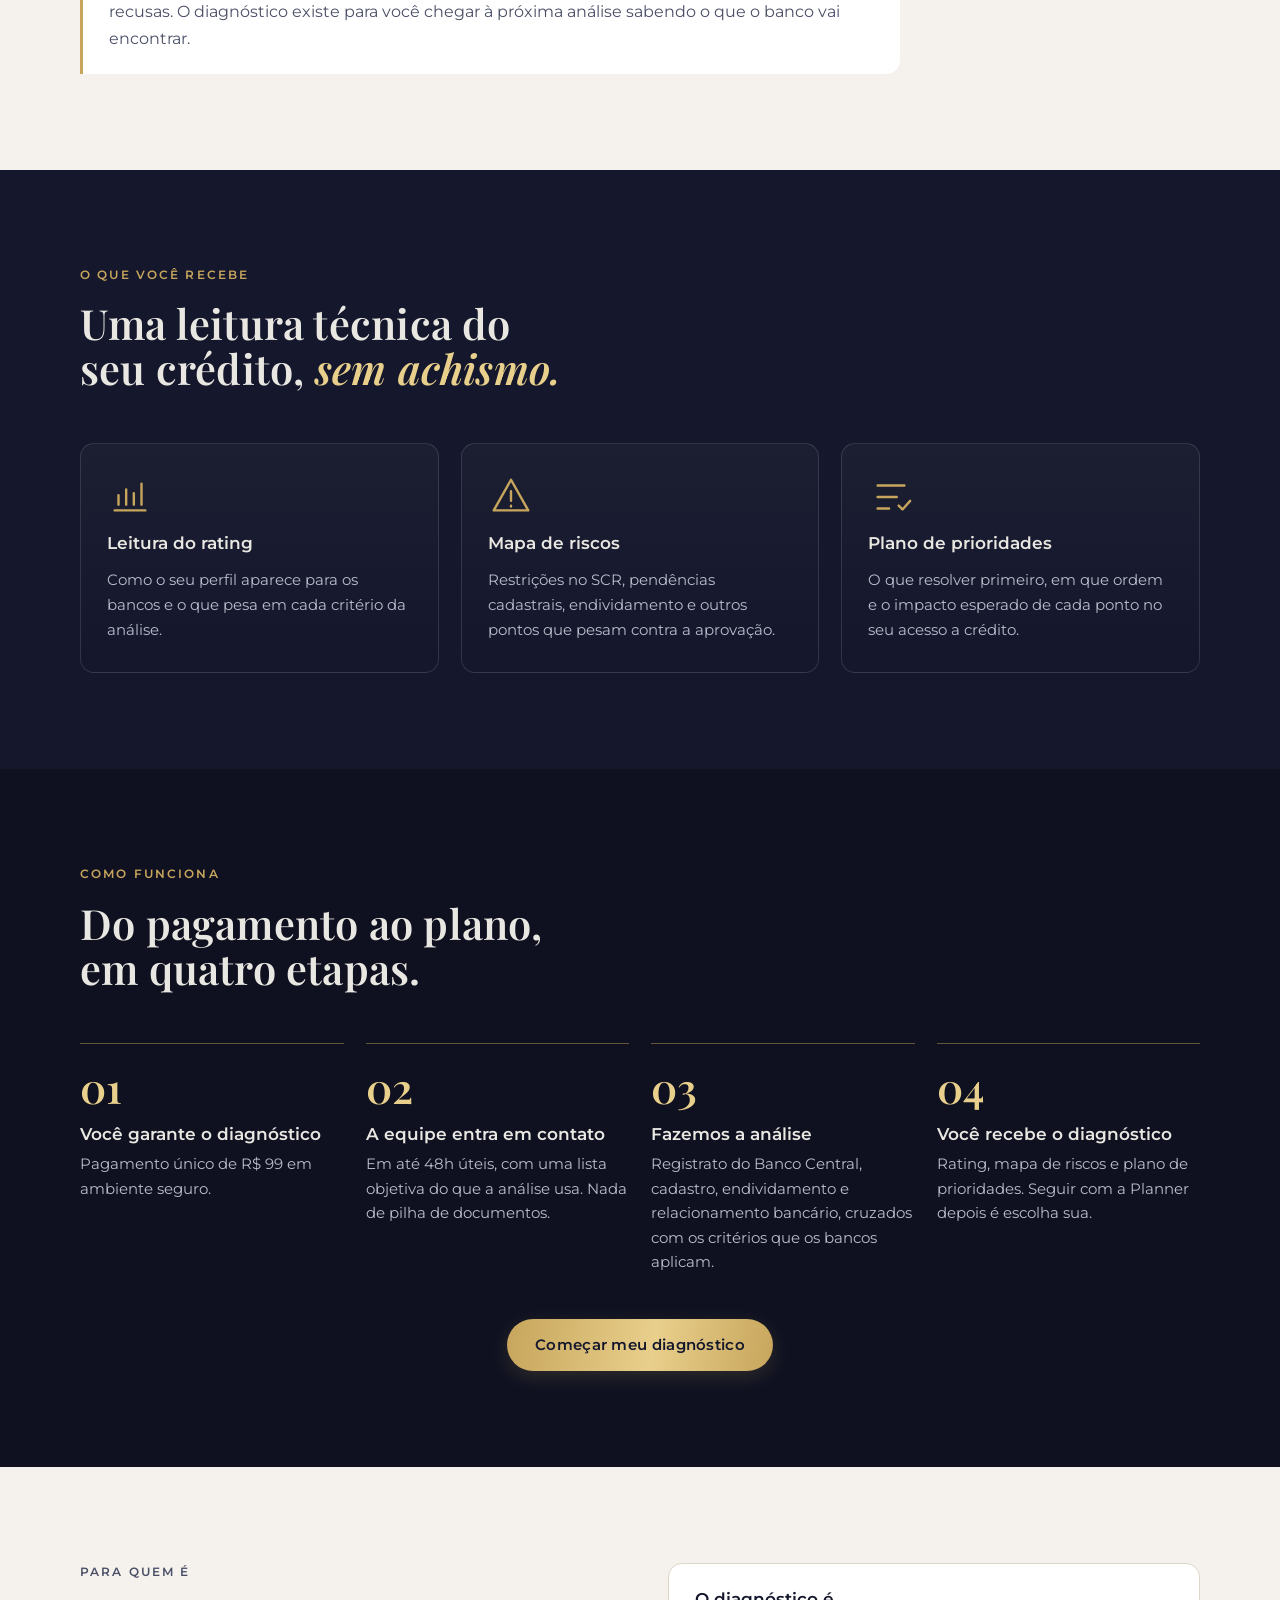
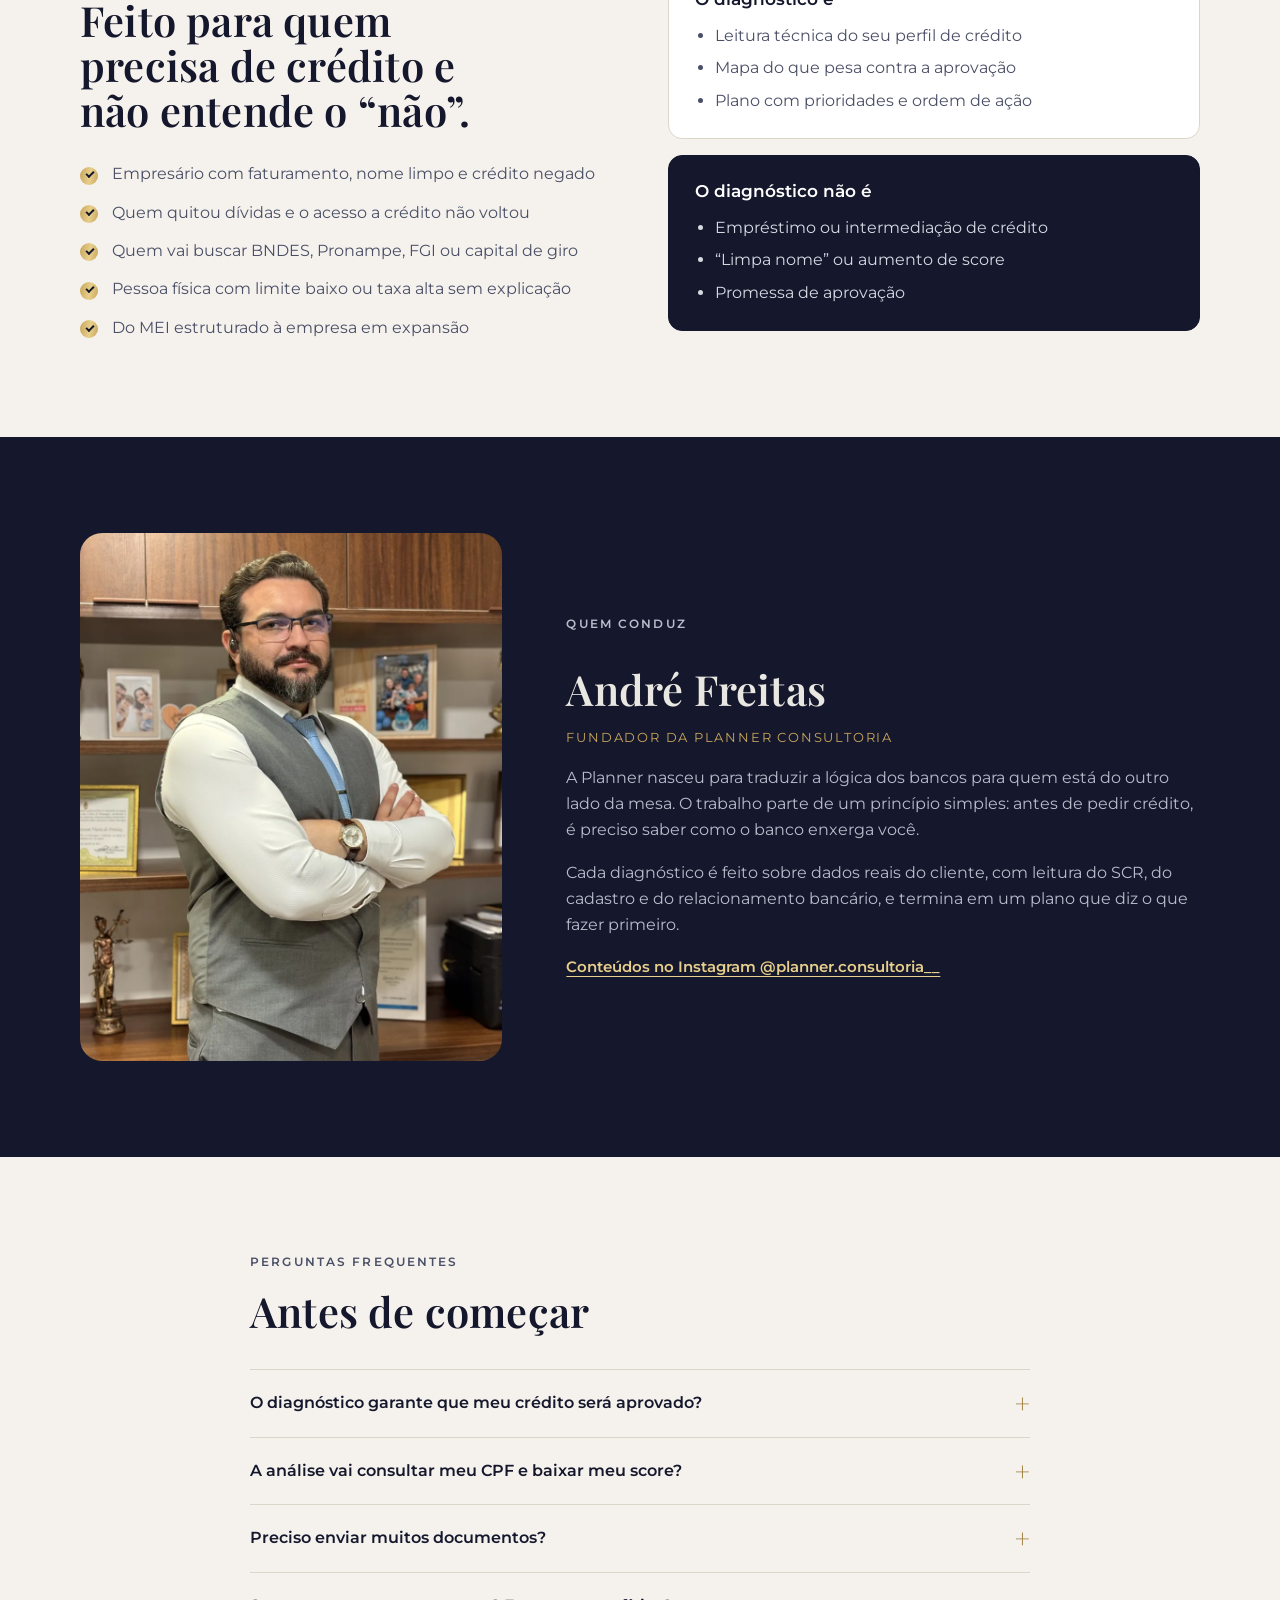
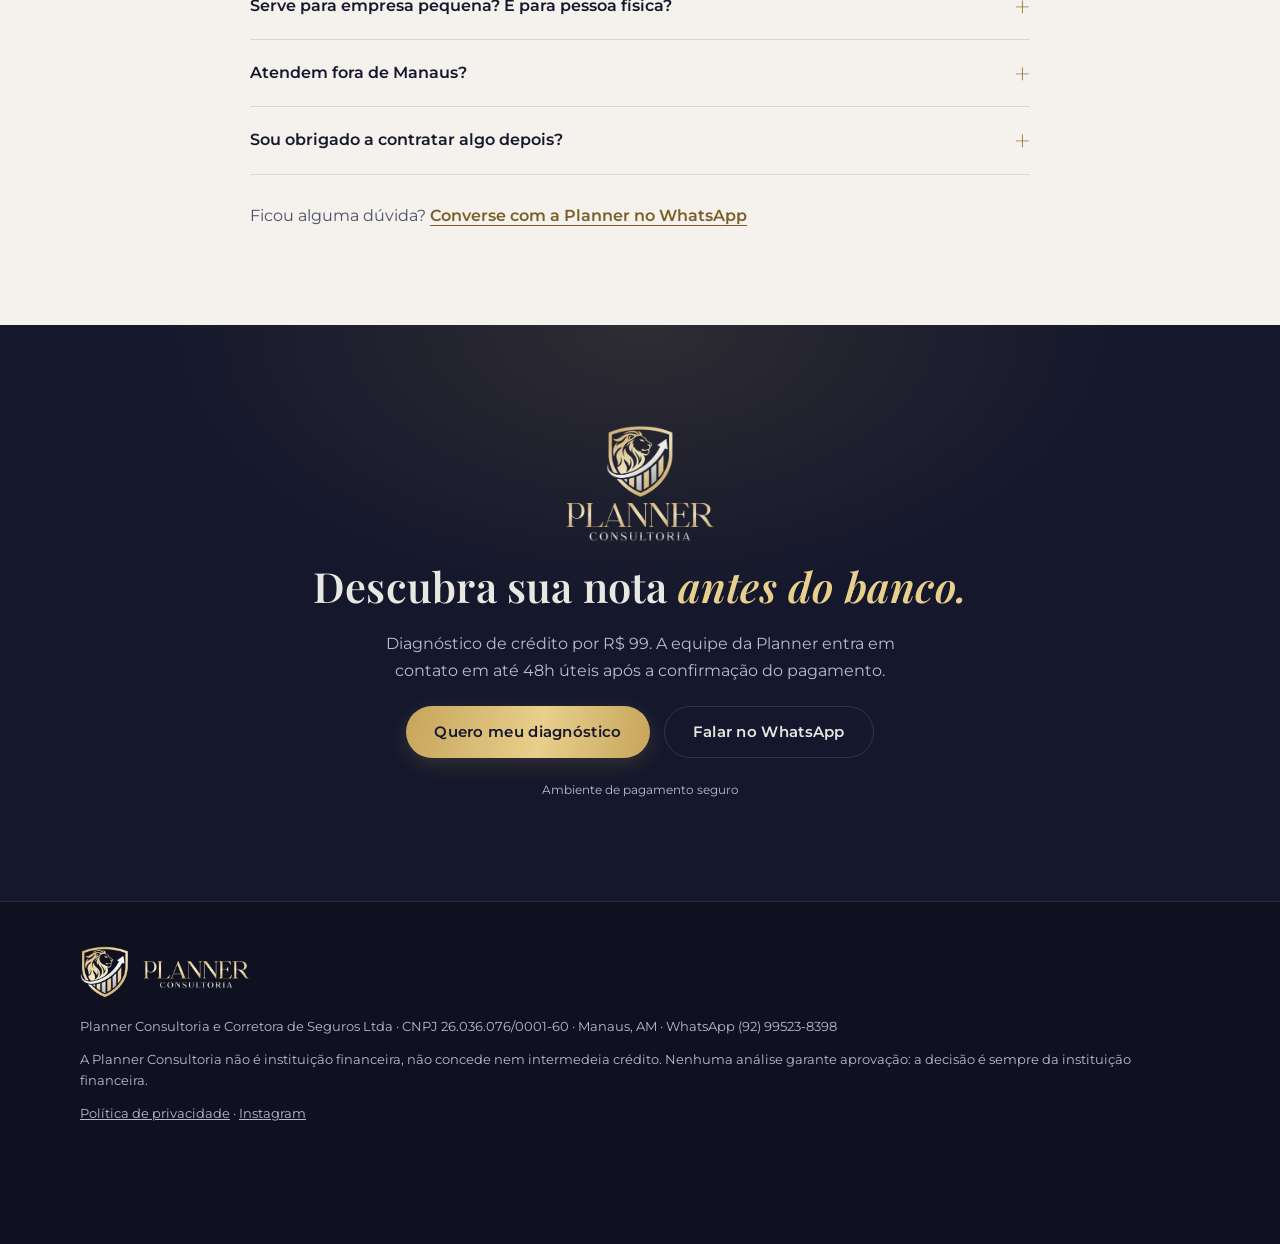
==== commit f493e0f1: "Adiciona WhatsApp da Planner (92) 99523-8398 Co-Authored-By: Claude Opus 5.5 <noreply@anthropic.com>" ====
--- a/index.html
+++ b/index.html
@@ -34,6 +34,7 @@
   "description": "Diagnóstico de crédito, rating bancário e estruturação financeira para pessoas físicas e empresas.",
   "areaServed": "BR",
   "address": {"@type": "PostalAddress", "addressLocality": "Manaus", "addressRegion": "AM", "addressCountry": "BR"},
+  "telephone": "+55-92-99523-8398",
   "sameAs": ["https://www.instagram.com/planner.consultoria__/"],
   "offers": {"@type": "Offer", "name": "Diagnóstico de Crédito", "price": "99.00", "priceCurrency": "BRL"}
 }
@@ -72,6 +73,7 @@
           <a class="btn btn--gold js-checkout" href="https://payfast.greenn.com.br/155834" data-cta="hero">Quero meu diagnóstico</a>
           <a class="btn btn--ghost" href="#como-funciona">Ver como funciona</a>
         </div>
+        <p class="wa-line">Prefere tirar uma dúvida antes? <a class="js-wa" href="https://wa.me/5592995238398?text=Ol%C3%A1!%20Vim%20pelo%20site%20da%20Planner%20e%20quero%20entender%20o%20diagn%C3%B3stico%20de%20cr%C3%A9dito." target="_blank" rel="noopener" data-cta="hero">Fale com a Planner no WhatsApp</a></p>
         <p class="fine">Pagamento seguro pela Greenn. O diagnóstico não garante aprovação de crédito; a decisão é sempre da instituição financeira.</p>
       </div>
       <figure class="hero__photo">
@@ -257,6 +259,7 @@
           <p>Não. O diagnóstico é seu. Seguir com a Planner para executar o plano é uma escolha sua.</p>
         </details>
       </div>
+      <p class="faq__more">Ficou alguma dúvida? <a class="js-wa" href="https://wa.me/5592995238398?text=Ol%C3%A1!%20Vim%20pelo%20site%20da%20Planner%20e%20quero%20entender%20o%20diagn%C3%B3stico%20de%20cr%C3%A9dito." target="_blank" rel="noopener" data-cta="faq">Converse com a Planner no WhatsApp</a></p>
     </div>
   </section>
 
@@ -266,7 +269,10 @@
       <img class="final__logo" src="assets/img/logo-principal.png" alt="" width="360" height="281" loading="lazy">
       <h2>Descubra sua nota <em>antes do banco.</em></h2>
       <p>Diagnóstico de crédito por R$ 99. A equipe da Planner entra em contato em até 48h úteis após a confirmação do pagamento.</p>
-      <a class="btn btn--gold js-checkout" href="https://payfast.greenn.com.br/155834" data-cta="final">Quero meu diagnóstico</a>
+      <div class="final__actions">
+        <a class="btn btn--gold js-checkout" href="https://payfast.greenn.com.br/155834" data-cta="final">Quero meu diagnóstico</a>
+        <a class="btn btn--ghost js-wa" href="https://wa.me/5592995238398?text=Ol%C3%A1!%20Vim%20pelo%20site%20da%20Planner%20e%20quero%20entender%20o%20diagn%C3%B3stico%20de%20cr%C3%A9dito." target="_blank" rel="noopener" data-cta="final">Falar no WhatsApp</a>
+      </div>
       <p class="fine">Ambiente de pagamento seguro</p>
     </div>
   </section>
@@ -276,7 +282,7 @@
 <footer class="footer">
   <div class="wrap footer__inner">
     <img src="assets/img/logo-horizontal.png" alt="Planner Consultoria" width="260" height="80" loading="lazy">
-    <p>Planner Consultoria e Corretora de Seguros Ltda · CNPJ 26.036.076/0001-60 · Manaus, AM</p>
+    <p>Planner Consultoria e Corretora de Seguros Ltda · CNPJ 26.036.076/0001-60 · Manaus, AM · WhatsApp (92) 99523-8398</p>
     <p>A Planner Consultoria não é instituição financeira, não concede nem intermedeia crédito. Nenhuma análise garante aprovação: a decisão é sempre da instituição financeira.</p>
     <p><a href="politica-de-privacidade.html">Política de privacidade</a> · <a href="https://www.instagram.com/planner.consultoria__/" target="_blank" rel="noopener">Instagram</a></p>
   </div>
--- a/assets/css/style.css
+++ b/assets/css/style.css
@@ -53,6 +53,12 @@
 .btn--ghost:hover{border-color:var(--gold);color:#E8CF8B}
 .btn--sm{min-height:42px;padding:0 20px;font-size:.85rem}
 
+.wa-line{font-size:.88rem;color:var(--text-soft)}
+.wa-line a{color:var(--gold-light);font-weight:600;text-underline-offset:4px}
+.faq__more{margin-top:28px;color:var(--ink-soft)}
+.faq__more a{color:#7a5f28;font-weight:600;text-underline-offset:4px}
+.final__actions{display:flex;flex-wrap:wrap;gap:14px;justify-content:center}
+
 /* Topo */
 .topbar{position:sticky;top:0;z-index:20;background:rgba(22,25,45,.92);backdrop-filter:saturate(140%) blur(10px);border-bottom:1px solid var(--line-dark)}
 .topbar__inner{display:flex;align-items:center;gap:24px;min-height:72px}
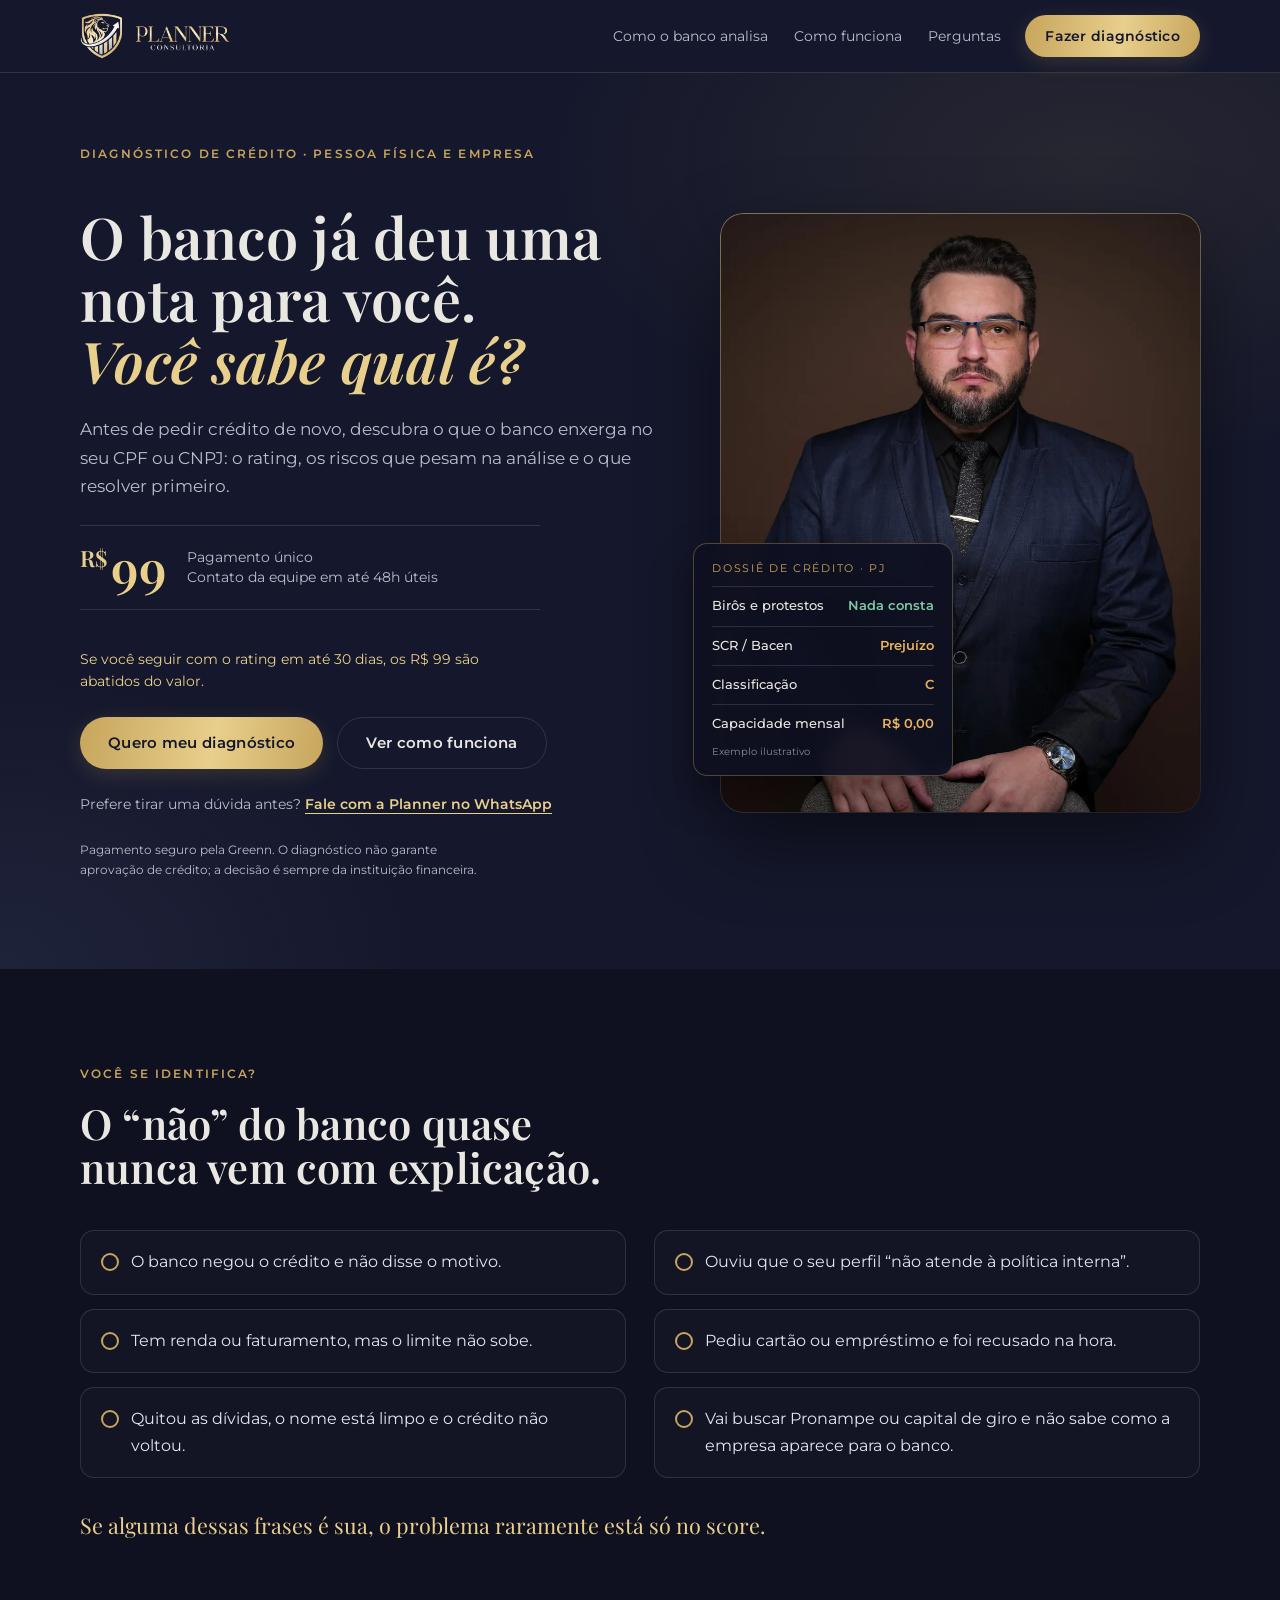
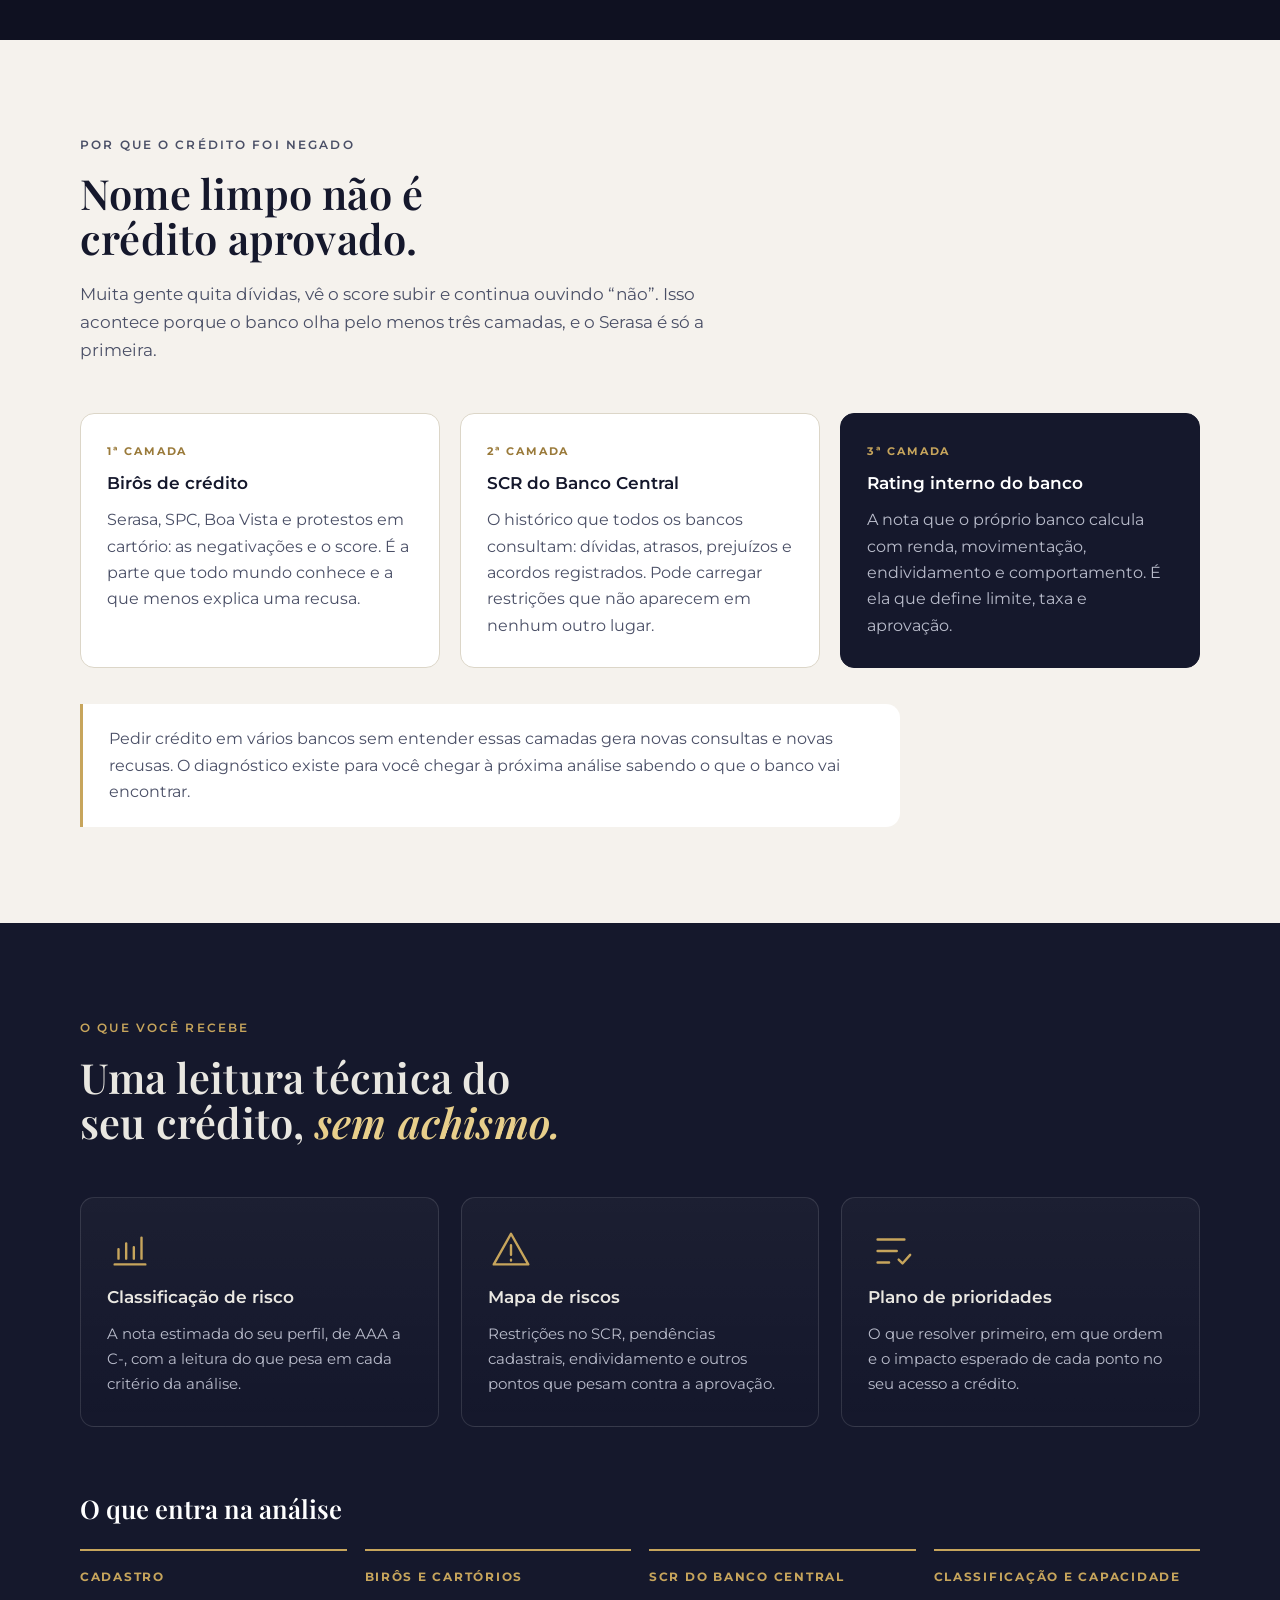
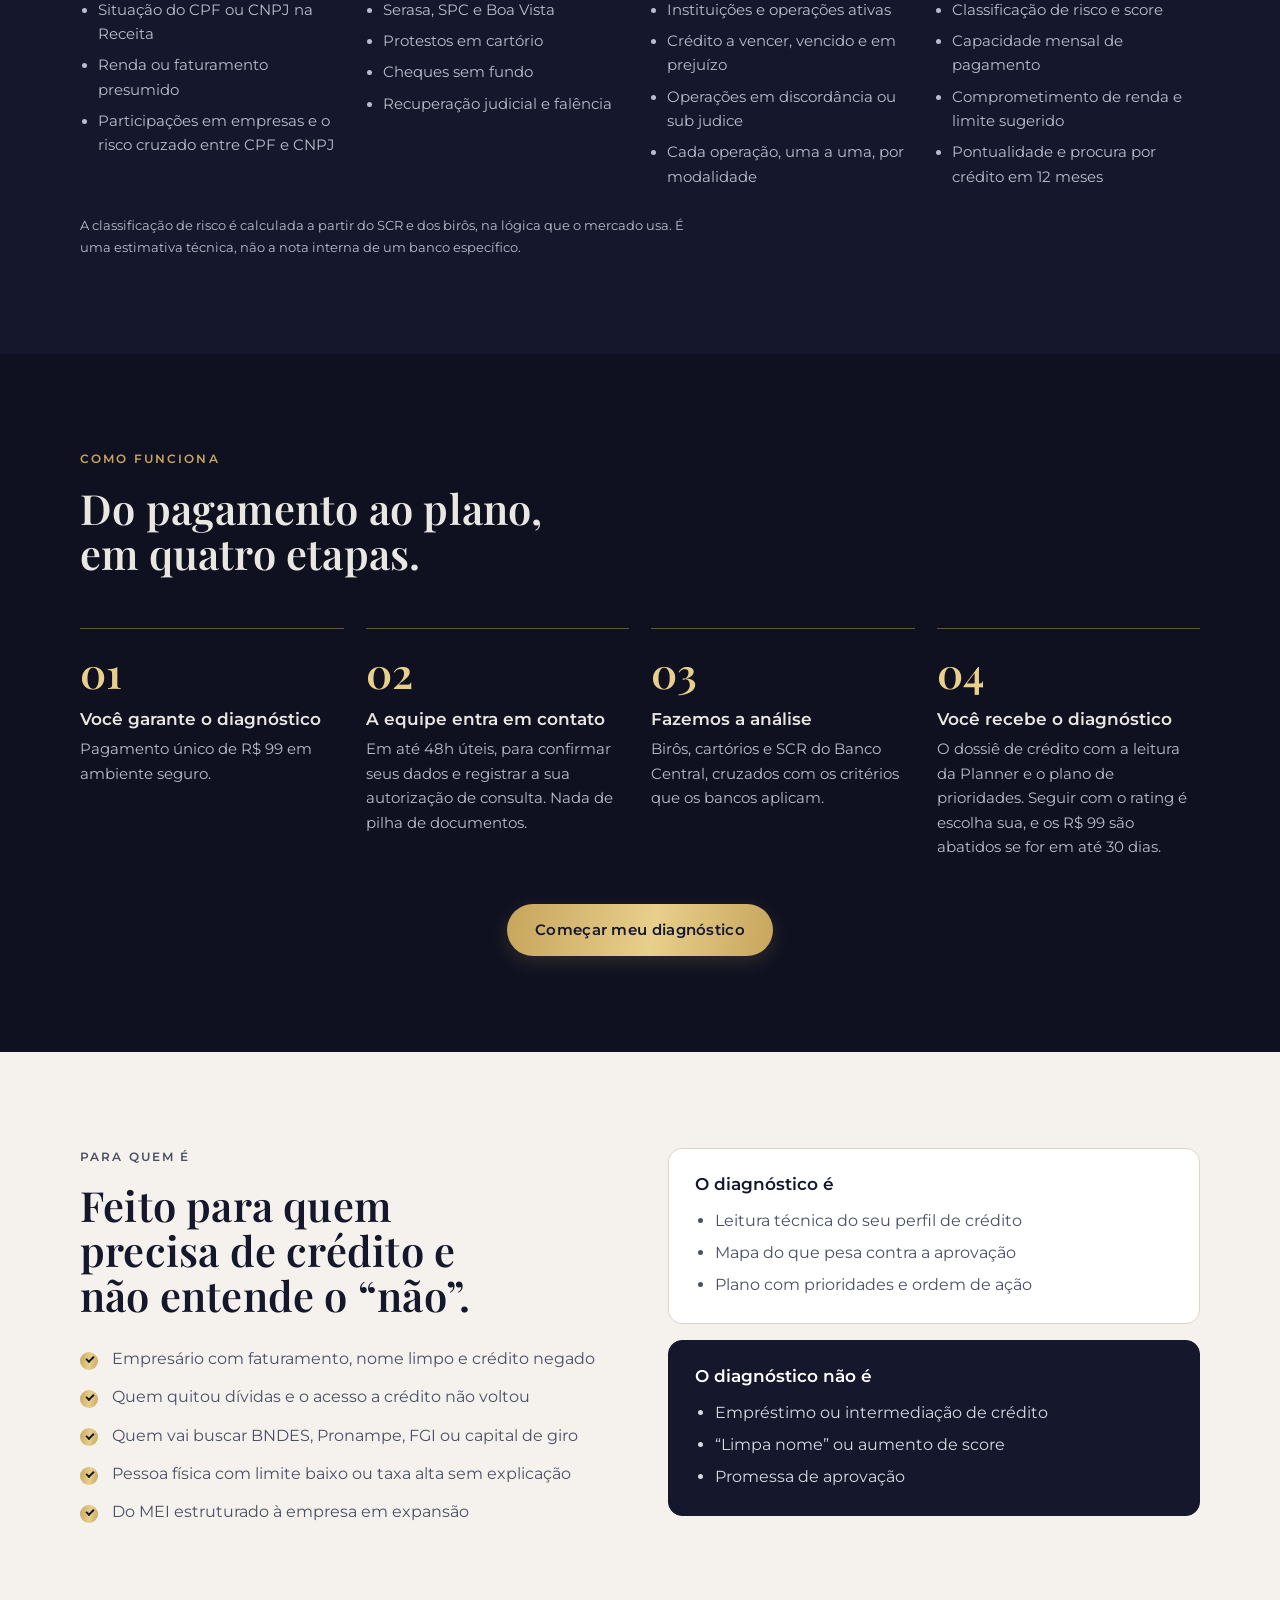
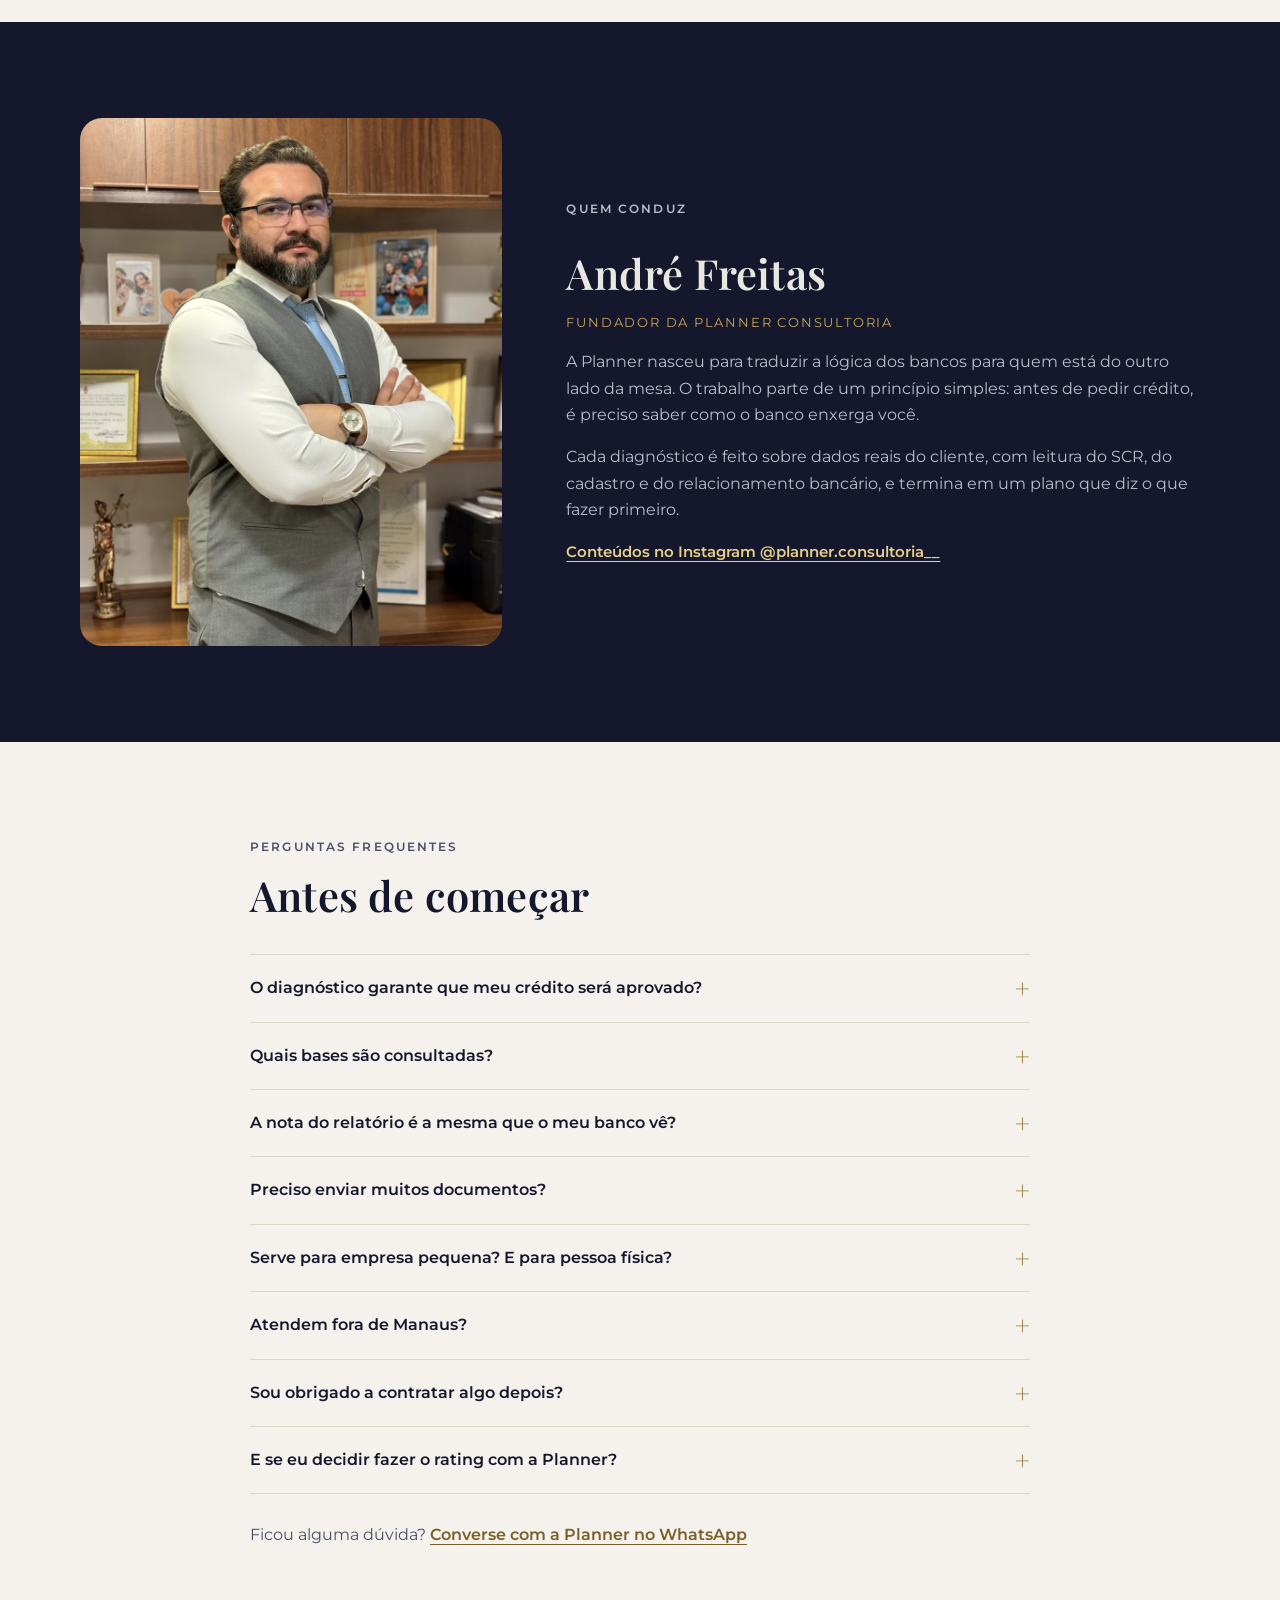
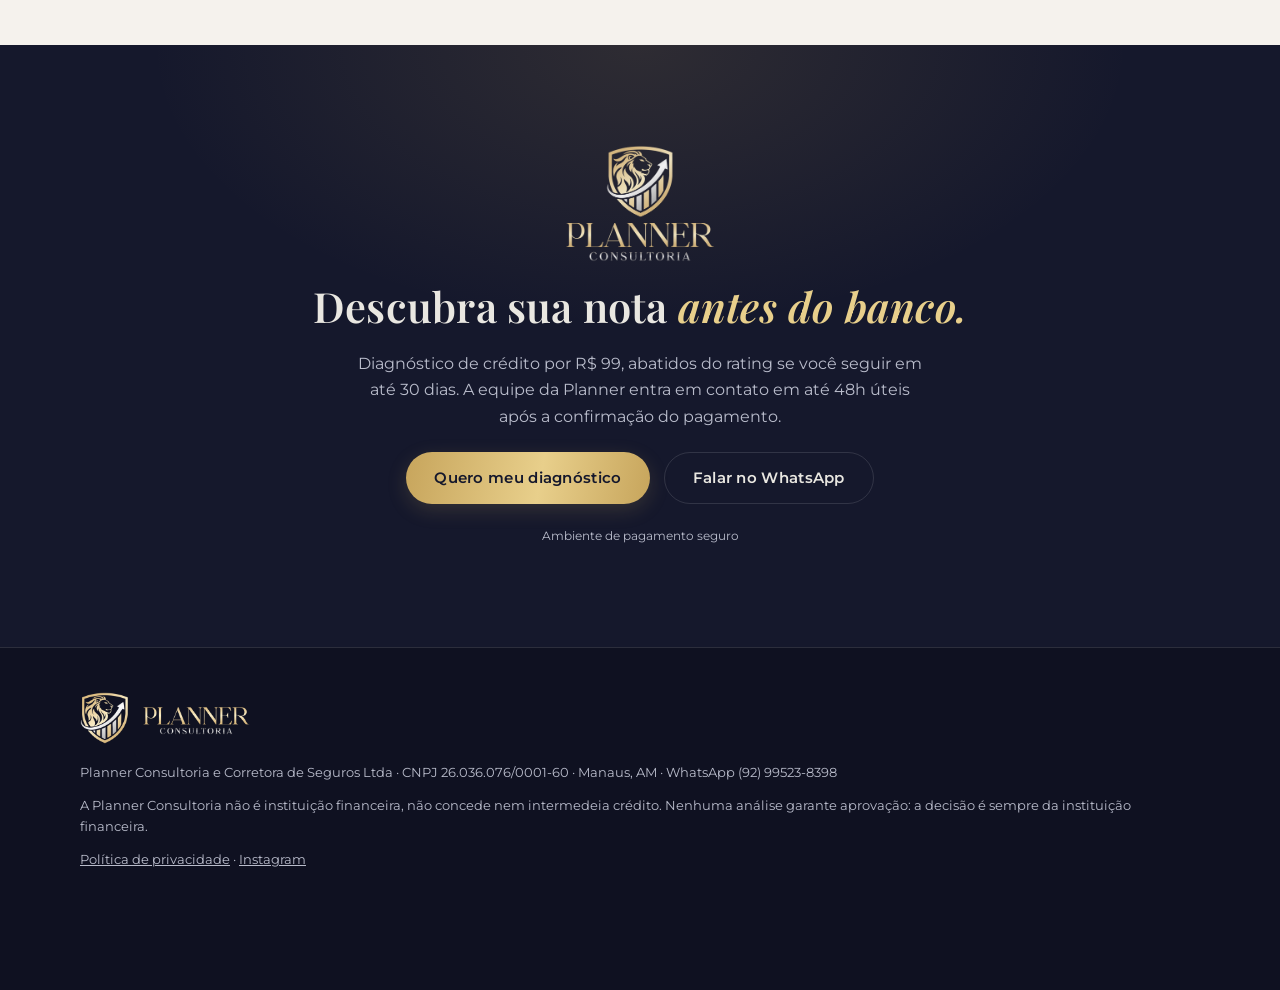
==== commit 86e2632a: "Alinha a página ao relatório real e adiciona abatimento no rating Bloco de dores, escopo do que entr" ====
--- a/index.html
+++ b/index.html
@@ -52,7 +52,7 @@
       <a href="#como-funciona">Como funciona</a>
       <a href="#perguntas">Perguntas</a>
     </nav>
-    <a class="btn btn--gold btn--sm js-checkout" href="https://payfast.greenn.com.br/155834" data-cta="topo">Fazer diagnóstico</a>
+    <a class="btn btn--gold btn--sm js-checkout" href="https://payfast.greenn.com.br/155834?ch_id=145132" data-cta="topo">Fazer diagnóstico</a>
   </div>
 </header>
 
@@ -69,8 +69,9 @@
           <div class="price__value"><span>R$</span>99</div>
           <div class="price__desc">Pagamento único<br>Contato da equipe em até 48h úteis</div>
         </div>
+        <p class="price__credit">Se você seguir com o rating em até 30 dias, os R$ 99 são abatidos do valor.</p>
         <div class="hero__actions">
-          <a class="btn btn--gold js-checkout" href="https://payfast.greenn.com.br/155834" data-cta="hero">Quero meu diagnóstico</a>
+          <a class="btn btn--gold js-checkout" href="https://payfast.greenn.com.br/155834?ch_id=145132" data-cta="hero">Quero meu diagnóstico</a>
           <a class="btn btn--ghost" href="#como-funciona">Ver como funciona</a>
         </div>
         <p class="wa-line">Prefere tirar uma dúvida antes? <a class="js-wa" href="https://wa.me/5592995238398?text=Ol%C3%A1!%20Vim%20pelo%20site%20da%20Planner%20e%20quero%20entender%20o%20diagn%C3%B3stico%20de%20cr%C3%A9dito." target="_blank" rel="noopener" data-cta="hero">Fale com a Planner no WhatsApp</a></p>
@@ -79,13 +80,31 @@
       <figure class="hero__photo">
         <img src="assets/img/andre-retrato.webp" alt="André Freitas, fundador da Planner Consultoria" width="900" height="1350" fetchpriority="high">
         <figcaption class="report-card" aria-hidden="true">
-          <span class="report-card__label">Leitura de crédito · PJ</span>
-          <span class="report-card__row"><b>Score (birôs)</b><i class="ok">Bom</i></span>
-          <span class="report-card__row"><b>SCR / Registrato</b><i class="warn">Atenção</i></span>
-          <span class="report-card__row"><b>Rating interno</b><i class="warn">Revisar</i></span>
+          <span class="report-card__label">Dossiê de crédito · PJ</span>
+          <span class="report-card__row"><b>Birôs e protestos</b><i class="ok">Nada consta</i></span>
+          <span class="report-card__row"><b>SCR / Bacen</b><i class="warn">Prejuízo</i></span>
+          <span class="report-card__row"><b>Classificação</b><i class="warn">C</i></span>
+          <span class="report-card__row"><b>Capacidade mensal</b><i class="warn">R$ 0,00</i></span>
           <span class="report-card__foot">Exemplo ilustrativo</span>
         </figcaption>
       </figure>
+    </div>
+  </section>
+
+  <!-- DORES -->
+  <section class="section section--deep pains-sec">
+    <div class="wrap">
+      <p class="eyebrow">Você se identifica?</p>
+      <h2>O “não” do banco quase nunca vem com explicação.</h2>
+      <ul class="pains">
+        <li>O banco negou o crédito e não disse o motivo.</li>
+        <li>Ouviu que o seu perfil “não atende à política interna”.</li>
+        <li>Tem renda ou faturamento, mas o limite não sobe.</li>
+        <li>Pediu cartão ou empréstimo e foi recusado na hora.</li>
+        <li>Quitou as dívidas, o nome está limpo e o crédito não voltou.</li>
+        <li>Vai buscar Pronampe ou capital de giro e não sabe como a empresa aparece para o banco.</li>
+      </ul>
+      <p class="pains__close">Se alguma dessas frases é sua, o problema raramente está só no score.</p>
     </div>
   </section>
 
@@ -98,8 +117,8 @@
       <ol class="layers">
         <li class="layer">
           <span class="layer__n">1ª camada</span>
-          <h3>Score de crédito</h3>
-          <p>A pontuação dos birôs, como Serasa e Boa Vista. É a parte que todo mundo conhece e a que menos explica uma recusa.</p>
+          <h3>Birôs de crédito</h3>
+          <p>Serasa, SPC, Boa Vista e protestos em cartório: as negativações e o score. É a parte que todo mundo conhece e a que menos explica uma recusa.</p>
         </li>
         <li class="layer">
           <span class="layer__n">2ª camada</span>
@@ -126,8 +145,8 @@
           <span class="deliv__icon" aria-hidden="true">
             <svg viewBox="0 0 48 48"><path d="M8 38h32M12 32V22m8 10V16m8 16V20m8 12V10" stroke="currentColor" stroke-width="2.5" fill="none" stroke-linecap="round"/></svg>
           </span>
-          <h3>Leitura do rating</h3>
-          <p>Como o seu perfil aparece para os bancos e o que pesa em cada critério da análise.</p>
+          <h3>Classificação de risco</h3>
+          <p>A nota estimada do seu perfil, de AAA a C-, com a leitura do que pesa em cada critério da análise.</p>
         </article>
         <article class="deliv">
           <span class="deliv__icon" aria-hidden="true">
@@ -144,6 +163,45 @@
           <p>O que resolver primeiro, em que ordem e o impacto esperado de cada ponto no seu acesso a crédito.</p>
         </article>
       </div>
+      <h3 class="scope__title">O que entra na análise</h3>
+      <div class="scope">
+        <div class="scope__col">
+          <h4>Cadastro</h4>
+          <ul>
+            <li>Situação do CPF ou CNPJ na Receita</li>
+            <li>Renda ou faturamento presumido</li>
+            <li>Participações em empresas e o risco cruzado entre CPF e CNPJ</li>
+          </ul>
+        </div>
+        <div class="scope__col">
+          <h4>Birôs e cartórios</h4>
+          <ul>
+            <li>Serasa, SPC e Boa Vista</li>
+            <li>Protestos em cartório</li>
+            <li>Cheques sem fundo</li>
+            <li>Recuperação judicial e falência</li>
+          </ul>
+        </div>
+        <div class="scope__col">
+          <h4>SCR do Banco Central</h4>
+          <ul>
+            <li>Instituições e operações ativas</li>
+            <li>Crédito a vencer, vencido e em prejuízo</li>
+            <li>Operações em discordância ou sub judice</li>
+            <li>Cada operação, uma a uma, por modalidade</li>
+          </ul>
+        </div>
+        <div class="scope__col">
+          <h4>Classificação e capacidade</h4>
+          <ul>
+            <li>Classificação de risco e score</li>
+            <li>Capacidade mensal de pagamento</li>
+            <li>Comprometimento de renda e limite sugerido</li>
+            <li>Pontualidade e procura por crédito em 12 meses</li>
+          </ul>
+        </div>
+      </div>
+      <p class="scope__note">A classificação de risco é calculada a partir do SCR e dos birôs, na lógica que o mercado usa. É uma estimativa técnica, não a nota interna de um banco específico.</p>
     </div>
   </section>
 
@@ -159,19 +217,19 @@
         </li>
         <li class="step">
           <span class="step__n">02</span>
-          <div><h3>A equipe entra em contato</h3><p>Em até 48h úteis, com uma lista objetiva do que a análise usa. Nada de pilha de documentos.</p></div>
+          <div><h3>A equipe entra em contato</h3><p>Em até 48h úteis, para confirmar seus dados e registrar a sua autorização de consulta. Nada de pilha de documentos.</p></div>
         </li>
         <li class="step">
           <span class="step__n">03</span>
-          <div><h3>Fazemos a análise</h3><p>Registrato do Banco Central, cadastro, endividamento e relacionamento bancário, cruzados com os critérios que os bancos aplicam.</p></div>
+          <div><h3>Fazemos a análise</h3><p>Birôs, cartórios e SCR do Banco Central, cruzados com os critérios que os bancos aplicam.</p></div>
         </li>
         <li class="step">
           <span class="step__n">04</span>
-          <div><h3>Você recebe o diagnóstico</h3><p>Rating, mapa de riscos e plano de prioridades. Seguir com a Planner depois é escolha sua.</p></div>
+          <div><h3>Você recebe o diagnóstico</h3><p>O dossiê de crédito com a leitura da Planner e o plano de prioridades. Seguir com o rating é escolha sua, e os R$ 99 são abatidos se for em até 30 dias.</p></div>
         </li>
       </ol>
       <div class="center">
-        <a class="btn btn--gold js-checkout" href="https://payfast.greenn.com.br/155834" data-cta="etapas">Começar meu diagnóstico</a>
+        <a class="btn btn--gold js-checkout" href="https://payfast.greenn.com.br/155834?ch_id=145132" data-cta="etapas">Começar meu diagnóstico</a>
       </div>
     </div>
   </section>
@@ -239,8 +297,12 @@
           <p>Não. A decisão de crédito é sempre da instituição financeira. O diagnóstico mostra o que o banco enxerga e o que você pode organizar para chegar mais preparado à próxima análise.</p>
         </details>
         <details>
-          <summary>A análise vai consultar meu CPF e baixar meu score?</summary>
-          <p>Não. A base da análise é o Registrato, relatório que você mesmo emite gratuitamente no site do Banco Central. Esse acesso não é uma consulta de crédito e não afeta o score.</p>
+          <summary>Quais bases são consultadas?</summary>
+          <p>Birôs de crédito (Serasa, SPC e Boa Vista), protestos em cartório e o SCR do Banco Central, por meio de plataforma especializada de consulta e com a sua autorização. Os dados são usados apenas para o seu diagnóstico, nos termos da LGPD.</p>
+        </details>
+        <details>
+          <summary>A nota do relatório é a mesma que o meu banco vê?</summary>
+          <p>Não exatamente. Cada banco calcula o próprio rating com dados internos, como movimentação e relacionamento. O diagnóstico usa as mesmas bases que todos os bancos consultam, o SCR e os birôs, para estimar como o seu perfil tende a ser classificado e mostrar o que pesa contra você.</p>
         </details>
         <details>
           <summary>Preciso enviar muitos documentos?</summary>
@@ -257,6 +319,10 @@
         <details>
           <summary>Sou obrigado a contratar algo depois?</summary>
           <p>Não. O diagnóstico é seu. Seguir com a Planner para executar o plano é uma escolha sua.</p>
+        </details>
+        <details>
+          <summary>E se eu decidir fazer o rating com a Planner?</summary>
+          <p>Os R$ 99 pagos no diagnóstico são abatidos do valor do rating, desde que a contratação seja feita em até 30 dias após o pagamento do diagnóstico.</p>
         </details>
       </div>
       <p class="faq__more">Ficou alguma dúvida? <a class="js-wa" href="https://wa.me/5592995238398?text=Ol%C3%A1!%20Vim%20pelo%20site%20da%20Planner%20e%20quero%20entender%20o%20diagn%C3%B3stico%20de%20cr%C3%A9dito." target="_blank" rel="noopener" data-cta="faq">Converse com a Planner no WhatsApp</a></p>
@@ -268,9 +334,9 @@
     <div class="wrap final__inner">
       <img class="final__logo" src="assets/img/logo-principal.png" alt="" width="360" height="281" loading="lazy">
       <h2>Descubra sua nota <em>antes do banco.</em></h2>
-      <p>Diagnóstico de crédito por R$ 99. A equipe da Planner entra em contato em até 48h úteis após a confirmação do pagamento.</p>
+      <p>Diagnóstico de crédito por R$ 99, abatidos do rating se você seguir em até 30 dias. A equipe da Planner entra em contato em até 48h úteis após a confirmação do pagamento.</p>
       <div class="final__actions">
-        <a class="btn btn--gold js-checkout" href="https://payfast.greenn.com.br/155834" data-cta="final">Quero meu diagnóstico</a>
+        <a class="btn btn--gold js-checkout" href="https://payfast.greenn.com.br/155834?ch_id=145132" data-cta="final">Quero meu diagnóstico</a>
         <a class="btn btn--ghost js-wa" href="https://wa.me/5592995238398?text=Ol%C3%A1!%20Vim%20pelo%20site%20da%20Planner%20e%20quero%20entender%20o%20diagn%C3%B3stico%20de%20cr%C3%A9dito." target="_blank" rel="noopener" data-cta="final">Falar no WhatsApp</a>
       </div>
       <p class="fine">Ambiente de pagamento seguro</p>
@@ -289,7 +355,7 @@
 </footer>
 
 <div class="mobile-cta">
-  <a class="btn btn--gold js-checkout" href="https://payfast.greenn.com.br/155834" data-cta="barra-mobile">Fazer diagnóstico · R$ 99</a>
+  <a class="btn btn--gold js-checkout" href="https://payfast.greenn.com.br/155834?ch_id=145132" data-cta="barra-mobile">Fazer diagnóstico · R$ 99</a>
 </div>
 
 <script src="assets/js/main.js" defer></script>
--- a/assets/css/style.css
+++ b/assets/css/style.css
@@ -198,3 +198,28 @@
   .mobile-cta .btn{width:100%}
 }
 @media (prefers-reduced-motion:reduce){.btn,.mobile-cta{transition:none}}
+
+/* Preço: abatimento no rating */
+.price__credit{margin-top:14px;font-size:.85rem;color:var(--gold-light);max-width:460px}
+
+/* Dores */
+.pains{list-style:none;margin:40px 0 0;padding:0;display:grid;grid-template-columns:repeat(2,minmax(0,1fr));gap:14px 28px}
+.pains li{position:relative;padding:18px 20px 18px 50px;border:1px solid var(--line-dark);border-radius:var(--radius);color:#e4e5ee;background:rgba(255,255,255,.02)}
+.pains li::before{content:"";position:absolute;left:20px;top:22px;width:14px;height:14px;border-radius:50%;border:2px solid var(--gold)}
+.pains__close{margin-top:30px;font-family:var(--display);font-size:1.35rem;color:var(--gold-light)}
+
+/* Escopo da análise */
+.scope__title{margin-top:64px;font-family:var(--display);font-size:1.6rem;color:#fff}
+.scope{margin-top:24px;display:grid;grid-template-columns:repeat(4,minmax(0,1fr));gap:18px}
+.scope__col{border-top:2px solid var(--gold);padding-top:16px}
+.scope__col h4{margin:0 0 10px;font-size:.78rem;letter-spacing:.14em;text-transform:uppercase;color:var(--gold)}
+.scope__col ul{margin:0;padding-left:18px;display:flex;flex-direction:column;gap:7px}
+.scope__col li{color:var(--text-soft);font-size:.92rem}
+.scope__note{margin-top:26px;font-size:.82rem;color:var(--text-soft);max-width:70ch}
+
+@media (max-width:960px){
+  .scope{grid-template-columns:1fr 1fr;gap:26px}
+}
+@media (max-width:600px){
+  .pains,.scope{grid-template-columns:1fr}
+}
